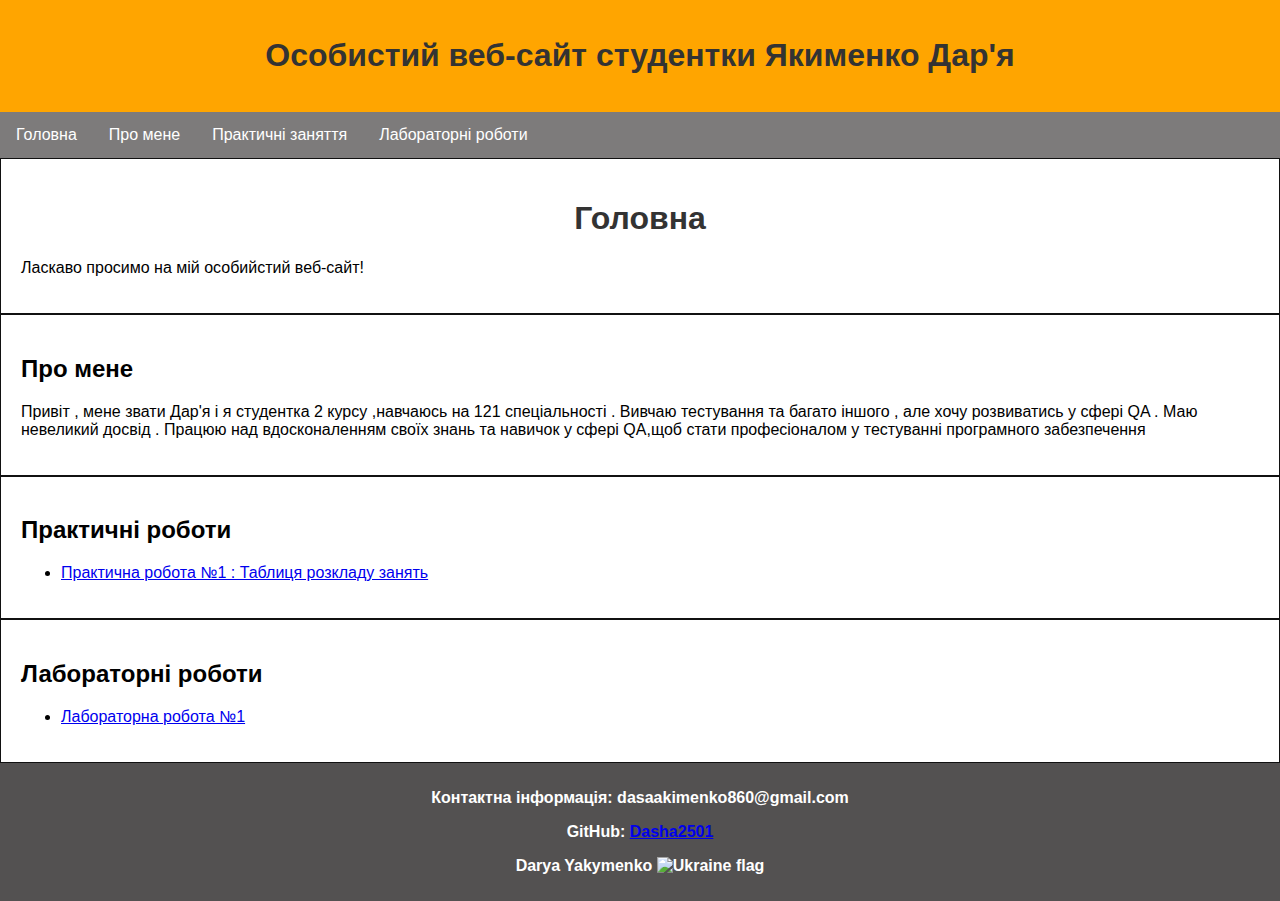
==== index.html @ 575e2780 "pz2" ====
<!DOCTYPE html>
<html lang="uk">
<head>
    <meta charset="UTF-8">
    <meta name="viewport" content="width=device-width, initial-scale=1.0">
    <title>Якименко Дар'я</title>
    <link rel="stylesheet" href="./style.css">
    <div class="wrraper">
      <header> <h1>Особистий веб-сайт  студентки Якименко Дар'я </h1></header>
      <nav>
<ul>
  <li>
    <a href="index.html">Головна</a>
  </li>
  <li> 
    <a href="#about">Про мене</a>
  </li>
  <li>
    <a href="#projects">Практичні заняття</a>
  </li>
  <li>
    <a href="#labs">Лабораторні роботи</a>
  </li>

</ul>
      </nav>
      <section id="home">
        <h1>Головна</h1>
        <p>Ласкаво просимо на мій особийстий веб-сайт!</p>
      </section>
      <section id="about">
        <h2>Про мене</h2>
        <p> Привіт , мене звати Дар'я і я студентка 2 курсу ,навчаюсь на 121 спеціальності . Вивчаю тестування та багато іншого , але хочу розвиватись у сфері QA . Маю невеликий досвід . Працюю над вдосконаленням  своїх знань та навичок у сфері QA,щоб стати професіоналом у тестуванні програмного забезпечення   </p>
      </section>
      <section id="projects">
        <h2>Практичні роботи</h2>
       <ul>
        <li>
          <a href="./timetable.html" target="_blank">Практична робота №1 : Таблиця розкладу занять</a>
        </li>
       </ul>
      </section>
      <section id="labs">
        <h2>Лабораторні роботи</h2>
       <ul>
        <li>
          <a href="https://github.com/Dasha2501/web">Лабораторна  робота №1 </a>
        </li>
       </ul>
      </section>
      <footer>
        <p>Контактна інформація: dasaakimenko860@gmail.com</p>
        <p>GitHub: <a href="https://github.com/Dasha2501" target="_blank">Dasha2501</a></p>
        <p>Darya Yakymenko <img src="https://upload.wikimedia.org/wikipedia/commons/4/49/Flag_of_Ukraine.svg" alt="Ukraine flag" width="20"></p>

    </footer>
    
    
    </div>
</head>
<body>
   

</body>
</html>
---- style.css ----
body{
  font-family: Arial, Helvetica, sans-serif;
  margin: 0;
  padding: 0;
  background-color: white;
}
header{
  background-color: orange;
  color:white;
  padding:1rem;
  text-align: center;
}
 nav ul{
background-color: rgba(83, 81, 81, 0.757);
list-style: none;
margin: 0;
padding:0;
overflow: hidden;
}
nav ul li {
  float: left;
}
nav ul li a{
  display: block;
  color: #fff;
  text-align: center;
  padding: 14px 16px;
  text-decoration: none;

  &:hover {
    background-color: #000;
  }
}

section {
  padding: 20px;
  border: 1px solid #111;
}

footer {
  background-color: rgb(83, 81, 81);
  color:white;
  text-align: center;
  padding: 10px;
  font-weight: bold;
}
.timetable {
  width: 80%;
  margin: 0 auto;
  background-color: #fff;
  border-radius: 8px;
  box-shadow: 0 0 10px rgba(0, 0, 0, 0.1);
  padding: 20px;
}
h1 {
  text-align: center;
  color: #333;
}
.table {
  width: 100%;
  border-collapse: collapse;
}
.table caption {
  font-size: 1.5em;
  margin-bottom: 10px;
  color: #444;
}
.table th, .table td {
  border: 1px solid #ddd;
  padding: 10px;
  text-align: center;
}
.table th {
  background-color: #f4f4f4;
  color: #333;
}
.table tr:nth-child(even) {
  background-color: #f9f9f9;
}

.table tr:hover {
  background-color: #f1f1f1;
}
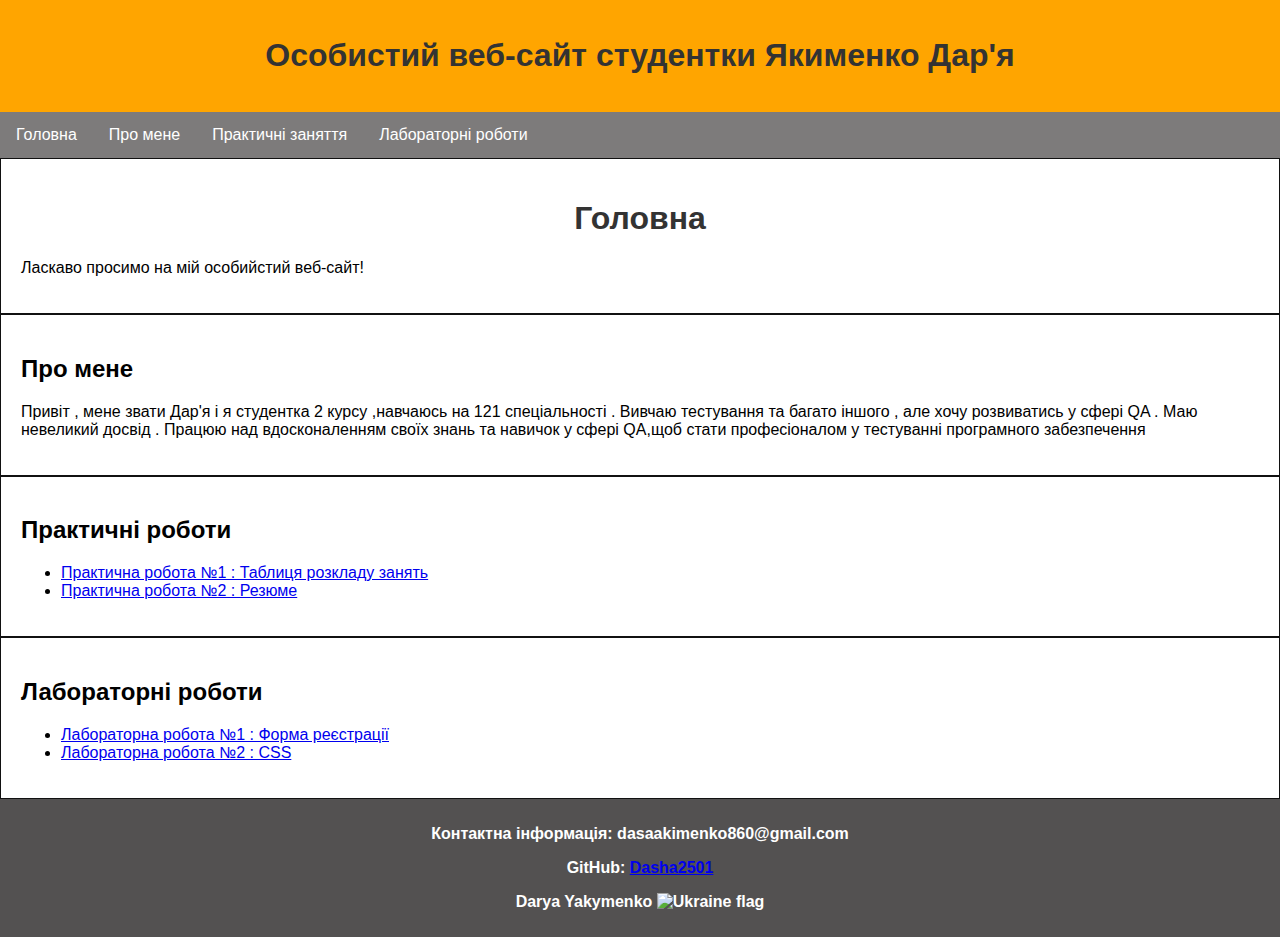
==== commit c040ec0b: "pz2" ====
--- a/index.html
+++ b/index.html
@@ -5,61 +5,62 @@
     <meta name="viewport" content="width=device-width, initial-scale=1.0">
     <title>Якименко Дар'я</title>
     <link rel="stylesheet" href="./style.css">
-    <div class="wrraper">
-      <header> <h1>Особистий веб-сайт  студентки Якименко Дар'я </h1></header>
-      <nav>
+</head>
+<body>
+  <div class="wrraper">
+    <header><h1>Особистий веб-сайт  студентки Якименко Дар'я </h1></header>
+    <nav>
 <ul>
-  <li>
-    <a href="index.html">Головна</a>
-  </li>
-  <li> 
-    <a href="#about">Про мене</a>
-  </li>
-  <li>
-    <a href="#projects">Практичні заняття</a>
-  </li>
-  <li>
-    <a href="#labs">Лабораторні роботи</a>
-  </li>
+<li>
+  <a href="index.html">Головна</a>
+</li>
+<li> 
+  <a href="#about">Про мене</a>
+</li>
+<li>
+  <a href="#projects">Практичні заняття</a>
+</li>
+<li>
+  <a href="#labs">Лабораторні роботи</a>
+</li>
 
 </ul>
-      </nav>
-      <section id="home">
-        <h1>Головна</h1>
-        <p>Ласкаво просимо на мій особийстий веб-сайт!</p>
-      </section>
-      <section id="about">
-        <h2>Про мене</h2>
-        <p> Привіт , мене звати Дар'я і я студентка 2 курсу ,навчаюсь на 121 спеціальності . Вивчаю тестування та багато іншого , але хочу розвиватись у сфері QA . Маю невеликий досвід . Працюю над вдосконаленням  своїх знань та навичок у сфері QA,щоб стати професіоналом у тестуванні програмного забезпечення   </p>
-      </section>
-      <section id="projects">
-        <h2>Практичні роботи</h2>
-       <ul>
-        <li>
-          <a href="./timetable.html" target="_blank">Практична робота №1 : Таблиця розкладу занять</a>
-        </li>
-       </ul>
-      </section>
-      <section id="labs">
-        <h2>Лабораторні роботи</h2>
-       <ul>
-        <li>
-          <a href="https://github.com/Dasha2501/web">Лабораторна  робота №1 </a>
-        </li>
-       </ul>
-      </section>
-      <footer>
-        <p>Контактна інформація: dasaakimenko860@gmail.com</p>
-        <p>GitHub: <a href="https://github.com/Dasha2501" target="_blank">Dasha2501</a></p>
-        <p>Darya Yakymenko <img src="https://upload.wikimedia.org/wikipedia/commons/4/49/Flag_of_Ukraine.svg" alt="Ukraine flag" width="20"></p>
-
-    </footer>
-    
-    
-    </div>
-</head>
-<body>
-   
-
+    </nav>
+    <section id="home">
+      <h1>Головна</h1>
+      <p>Ласкаво просимо на мій особийстий веб-сайт!</p>
+    </section>
+    <section id="about">
+      <h2>Про мене</h2>
+      <p> Привіт , мене звати Дар'я і я студентка 2 курсу ,навчаюсь на 121 спеціальності . Вивчаю тестування та багато іншого , але хочу розвиватись у сфері QA . Маю невеликий досвід . Працюю над вдосконаленням  своїх знань та навичок у сфері QA,щоб стати професіоналом у тестуванні програмного забезпечення   </p>
+    </section>
+    <section id="projects">
+      <h2>Практичні роботи</h2>
+     <ul>
+      <li>
+        <a href="./timetable.html" target="_blank">Практична робота №1 : Таблиця розкладу занять</a>
+      </li>
+      <li>
+        <a href="./index.html" target="_blank">Практична робота №2 : Резюме</a>
+      </li>
+     </ul>
+    </section>
+    <section id="labs">
+      <h2>Лабораторні роботи</h2>
+     <ul>
+      <li>
+        <a href="https://github.com/Dasha2501/web/tree/main/lab1%20web" target="_blank">Лабораторна  робота №1 : Форма реєстрації</a>
+      </li>
+      <li>
+        <a href="https://github.com/Dasha2501/web/tree/main/lab1%20web" target="_blank">Лабораторна  робота №2 : CSS</a>
+      </li>
+     </ul>
+    </section>
+    <footer>
+      <p>Контактна інформація: dasaakimenko860@gmail.com</p>
+      <p>GitHub: <a href="https://github.com/Dasha2501" target="_blank">Dasha2501</a></p>
+      <p>Darya Yakymenko <img src="https://upload.wikimedia.org/wikipedia/commons/4/49/Flag_of_Ukraine.svg" alt="Ukraine flag" width="20"></p>
+  </footer>
+  </div>
 </body>
 </html>
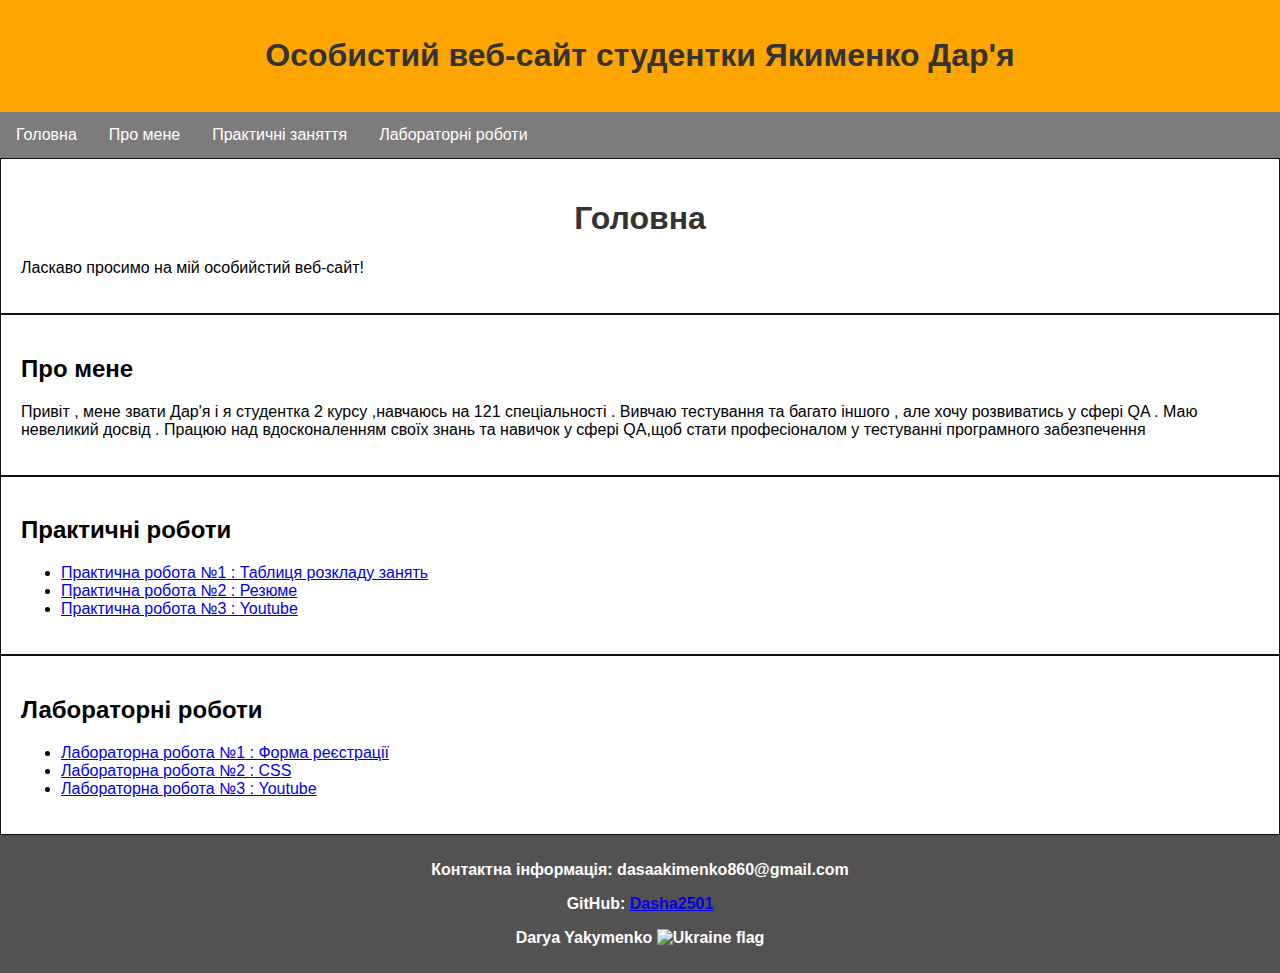
==== commit cab7fb74: "changed links" ====
--- a/index.html
+++ b/index.html
@@ -38,10 +38,13 @@
       <h2>Практичні роботи</h2>
      <ul>
       <li>
-        <a href="./timetable.html" target="_blank">Практична робота №1 : Таблиця розкладу занять</a>
+        <a href="https://dasha2501.github.io/web/timetable.html" target="_blank">Практична робота №1 : Таблиця розкладу занять</a>
       </li>
       <li>
-        <a href="./index.html" target="_blank">Практична робота №2 : Резюме</a>
+        <a href="https://dasha2501.github.io/web/index.html" target="_blank">Практична робота №2 : Резюме</a>
+      </li>
+      <li>
+        <a href="https://dasha2501.github.io/web/Web%20%D0%BF%D1%80%D0%B0%D0%BA%D1%82%D0%B8%D0%BA%D0%B0%203/index.html" target="_blank">Практична робота №3 : Youtube</a>
       </li>
      </ul>
     </section>
@@ -49,10 +52,13 @@
       <h2>Лабораторні роботи</h2>
      <ul>
       <li>
-        <a href="https://github.com/Dasha2501/web/tree/main/lab1%20web" target="_blank">Лабораторна  робота №1 : Форма реєстрації</a>
+        <a href="https://dasha2501.github.io/web/lab1%20web/index.html" target="_blank">Лабораторна  робота №1 : Форма реєстрації</a>
       </li>
       <li>
-        <a href="https://github.com/Dasha2501/web/tree/main/lab1%20web" target="_blank">Лабораторна  робота №2 : CSS</a>
+        <a href="https://dasha2501.github.io/web/lab%202%20web/lab2.html" target="_blank">Лабораторна  робота №2 : CSS</a>
+      </li>
+      <li>
+        <a href="https://dasha2501.github.io/web/Web%20%D0%BF%D1%80%D0%B0%D0%BA%D1%82%D0%B8%D0%BA%D0%B0%203/index.html" target="_blank">Лабораторна  робота №3 : Youtube</a>
       </li>
      </ul>
     </section>
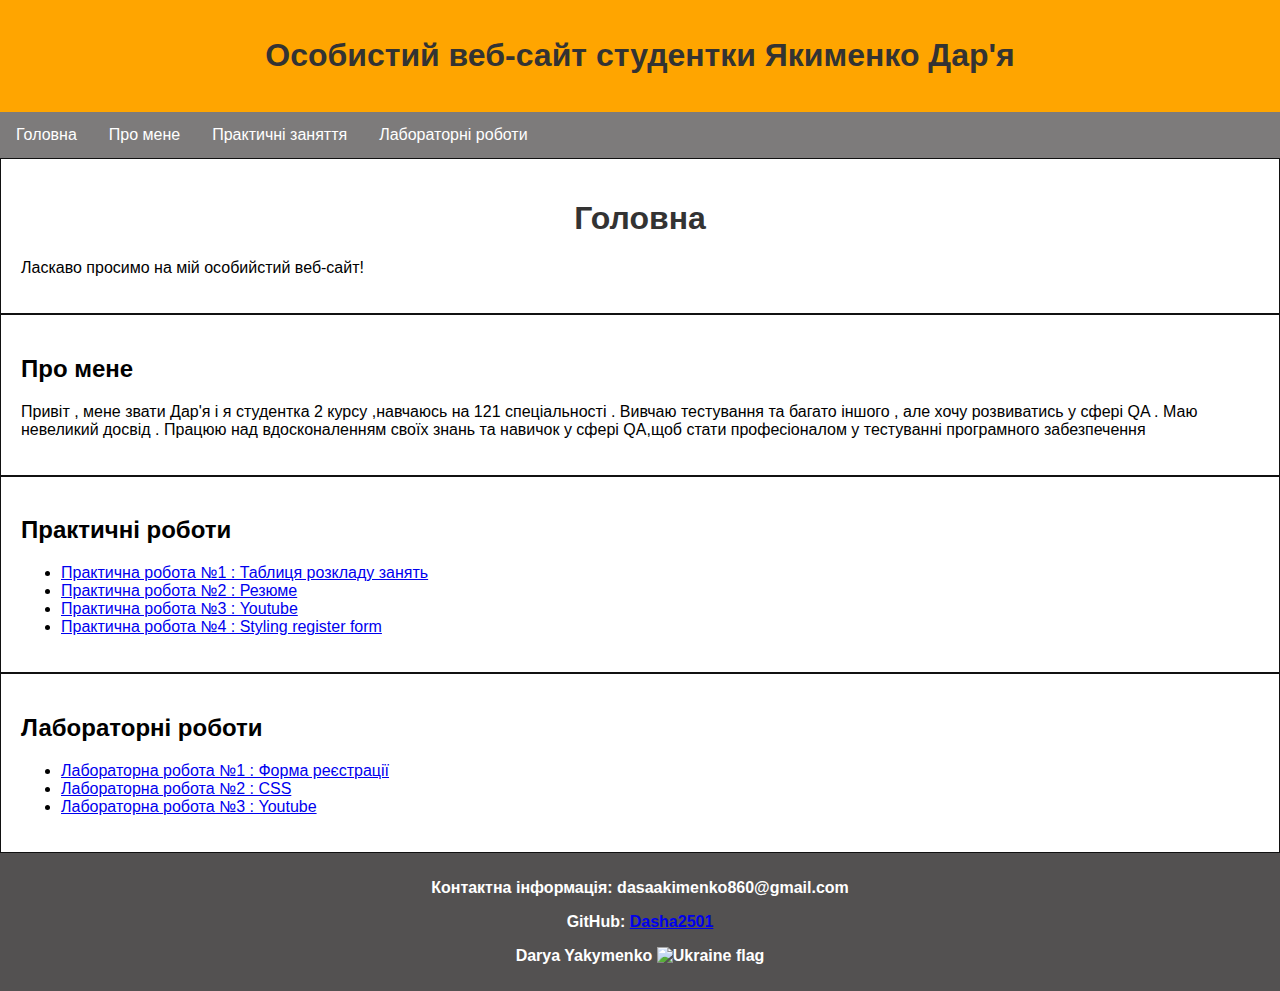
==== commit 2d60fd99: "Add files via upload" ====
--- a/index.html
+++ b/index.html
@@ -44,7 +44,10 @@
         <a href="https://dasha2501.github.io/web/index.html" target="_blank">Практична робота №2 : Резюме</a>
       </li>
       <li>
-        <a href="https://dasha2501.github.io/web/Web%20%D0%BF%D1%80%D0%B0%D0%BA%D1%82%D0%B8%D0%BA%D0%B0%203/index.html" target="_blank">Практична робота №3 : Youtube</a>
+        <a href="./Web%20практика%203/index.html" target="_blank">Практична робота №3 : Youtube</a>
+      </li>
+      <li>
+        <a href="./pz4/index.html" target="_blank">Практична робота №4 : Styling register form</a>
       </li>
      </ul>
     </section>
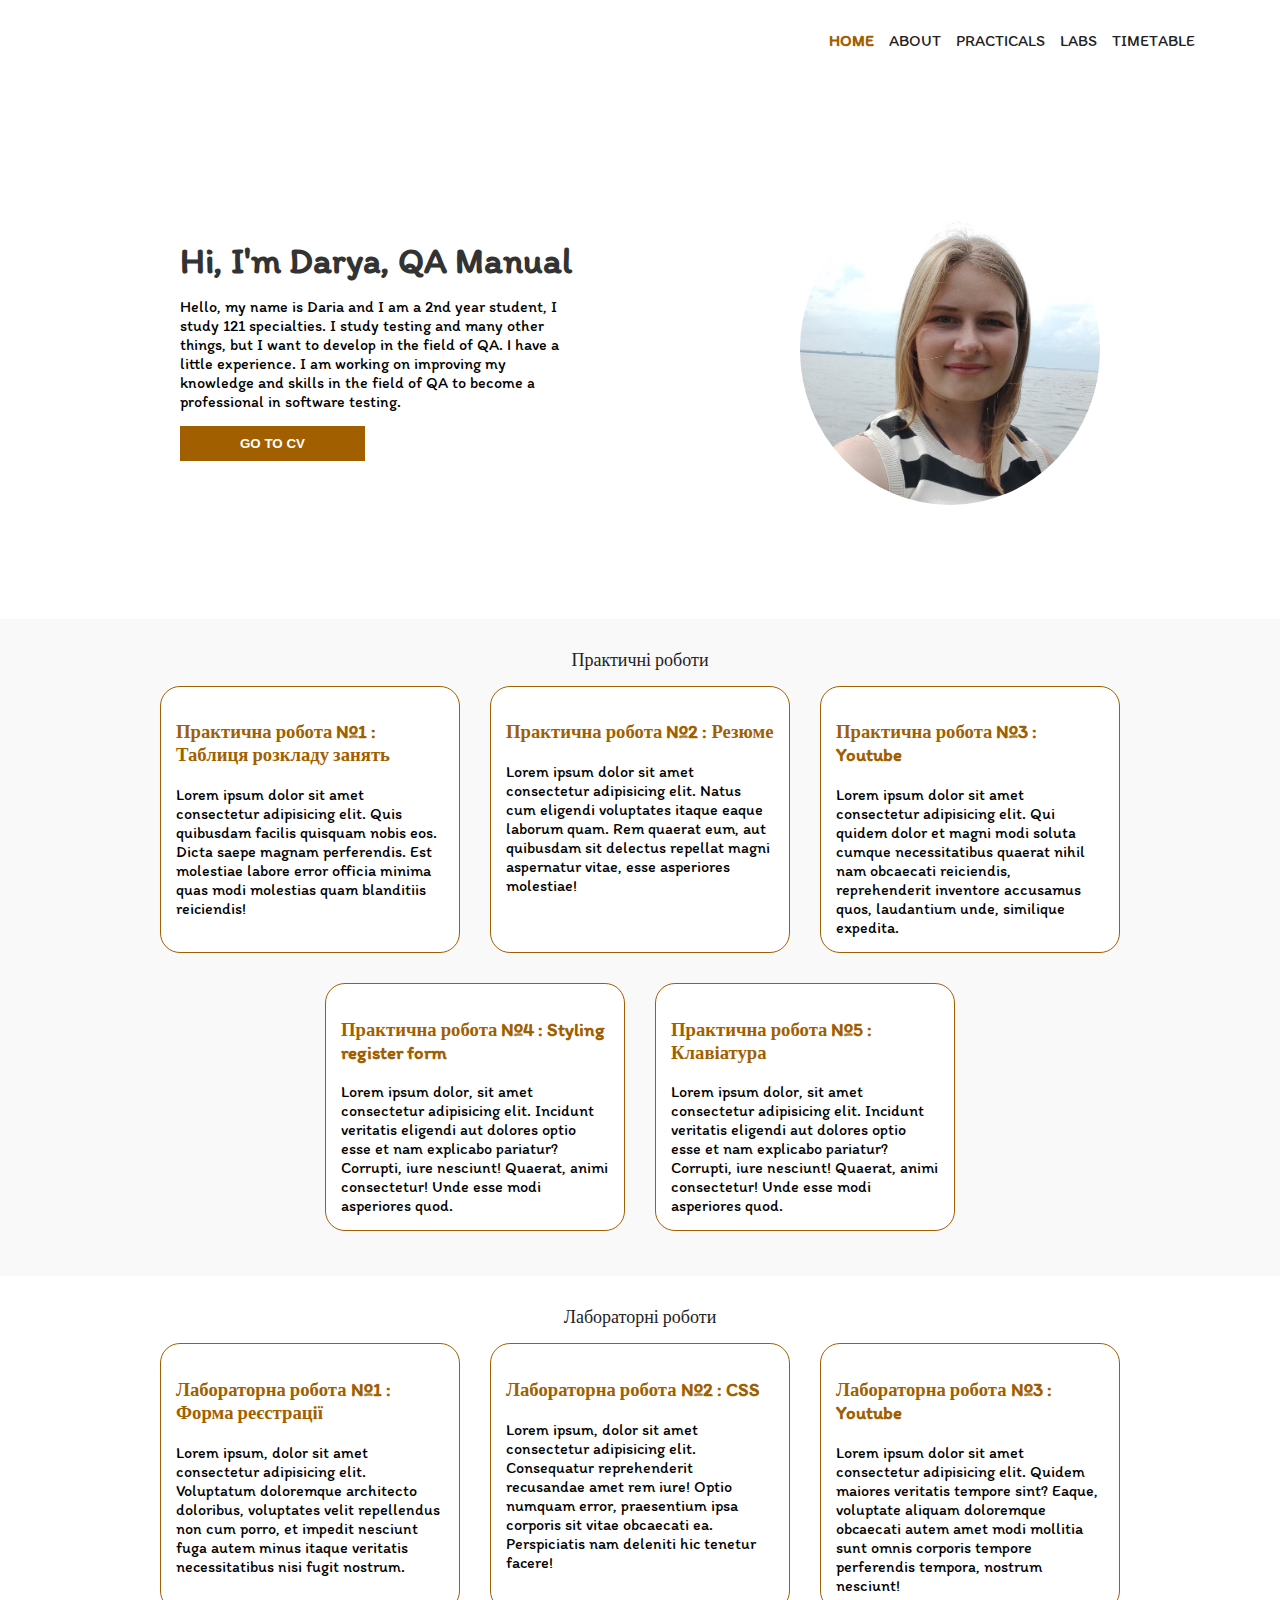
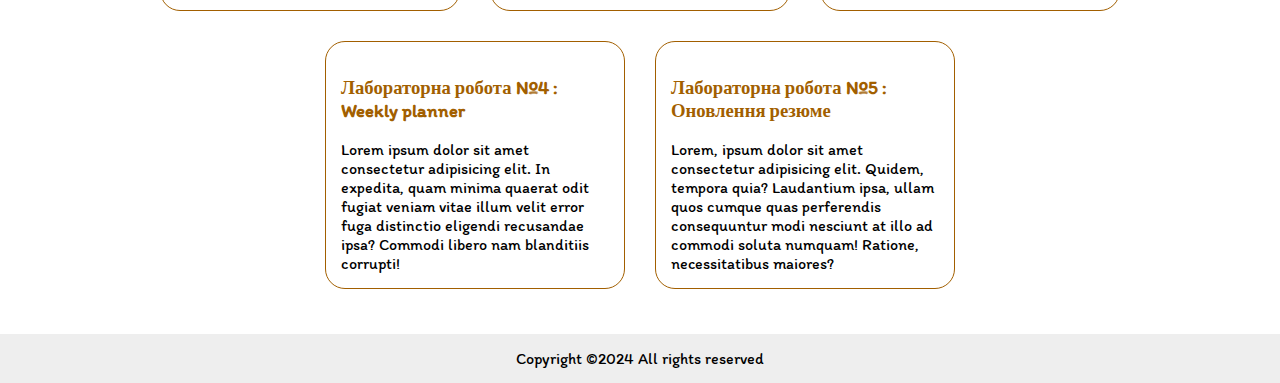
==== commit 0d393871: "lab5" ====
--- a/index.html
+++ b/index.html
@@ -1,75 +1,237 @@
 <!DOCTYPE html>
-<html lang="uk">
-<head>
-    <meta charset="UTF-8">
-    <meta name="viewport" content="width=device-width, initial-scale=1.0">
-    <title>Якименко Дар'я</title>
-    <link rel="stylesheet" href="./style.css">
-</head>
-<body>
-  <div class="wrraper">
-    <header><h1>Особистий веб-сайт  студентки Якименко Дар'я </h1></header>
-    <nav>
-<ul>
-<li>
-  <a href="index.html">Головна</a>
-</li>
-<li> 
-  <a href="#about">Про мене</a>
-</li>
-<li>
-  <a href="#projects">Практичні заняття</a>
-</li>
-<li>
-  <a href="#labs">Лабораторні роботи</a>
-</li>
-
-</ul>
-    </nav>
-    <section id="home">
-      <h1>Головна</h1>
-      <p>Ласкаво просимо на мій особийстий веб-сайт!</p>
-    </section>
-    <section id="about">
-      <h2>Про мене</h2>
-      <p> Привіт , мене звати Дар'я і я студентка 2 курсу ,навчаюсь на 121 спеціальності . Вивчаю тестування та багато іншого , але хочу розвиватись у сфері QA . Маю невеликий досвід . Працюю над вдосконаленням  своїх знань та навичок у сфері QA,щоб стати професіоналом у тестуванні програмного забезпечення   </p>
-    </section>
-    <section id="projects">
-      <h2>Практичні роботи</h2>
-     <ul>
-      <li>
-        <a href="https://dasha2501.github.io/web/timetable.html" target="_blank">Практична робота №1 : Таблиця розкладу занять</a>
-      </li>
-      <li>
-        <a href="https://dasha2501.github.io/web/index.html" target="_blank">Практична робота №2 : Резюме</a>
-      </li>
-      <li>
-        <a href="./Web%20практика%203/index.html" target="_blank">Практична робота №3 : Youtube</a>
-      </li>
-      <li>
-        <a href="./pz4/index.html" target="_blank">Практична робота №4 : Styling register form</a>
-      </li>
-     </ul>
-    </section>
-    <section id="labs">
-      <h2>Лабораторні роботи</h2>
-     <ul>
-      <li>
-        <a href="https://dasha2501.github.io/web/lab1%20web/index.html" target="_blank">Лабораторна  робота №1 : Форма реєстрації</a>
-      </li>
-      <li>
-        <a href="https://dasha2501.github.io/web/lab%202%20web/lab2.html" target="_blank">Лабораторна  робота №2 : CSS</a>
-      </li>
-      <li>
-        <a href="https://dasha2501.github.io/web/Web%20%D0%BF%D1%80%D0%B0%D0%BA%D1%82%D0%B8%D0%BA%D0%B0%203/index.html" target="_blank">Лабораторна  робота №3 : Youtube</a>
-      </li>
-     </ul>
-    </section>
-    <footer>
-      <p>Контактна інформація: dasaakimenko860@gmail.com</p>
-      <p>GitHub: <a href="https://github.com/Dasha2501" target="_blank">Dasha2501</a></p>
-      <p>Darya Yakymenko <img src="https://upload.wikimedia.org/wikipedia/commons/4/49/Flag_of_Ukraine.svg" alt="Ukraine flag" width="20"></p>
-  </footer>
-  </div>
-</body>
+<html lang="en">
+	<head>
+		<meta charset="UTF-8" />
+		<meta name="viewport" content="width=device-width, initial-scale=1.0" />
+		<title>Darya Yakymenko - Junior QA Manual</title>
+		<link rel="stylesheet" href="./assets/styles/style.css" />
+
+		<link rel="preconnect" href="https://fonts.googleapis.com" />
+		<link rel="preconnect" href="https://fonts.gstatic.com" crossorigin />
+		<link
+			href="https://fonts.googleapis.com/css2?family=Itim&display=swap"
+			rel="stylesheet"
+		/>
+
+		<script src="./assets/js/script.js" defer></script>
+	</head>
+	<body>
+		<div id="mainBody">
+			<header class="header">
+				<div class="wrapper">
+					<nav class="nav" role="navigation">
+						<ul>
+							<li>
+								<a href="./index.html" class="navLink active">Home</a>
+							</li>
+							<li>
+								<a href="#about" class="navLink">About</a>
+							</li>
+							<li>
+								<a href="#pzs">Practicals</a>
+							</li>
+							<li>
+								<a href="#labs">Labs</a>
+							</li>
+							<li>
+								<a href="./timetable.html">Timetable</a>
+							</li>
+						</ul>
+					</nav>
+
+					<button type="button" class="burgerNav">
+						<span class="burgerLine"></span>
+					</button>
+				</div>
+			</header>
+
+			<main class="main">
+				<section class="about" id="about">
+					<div class="wrapper">
+						<div class="aboutBody">
+							<div class="aboutInfo">
+								<h1>Hi, I'm Darya, QA Manual</h1>
+								<p>
+									Hello, my name is Daria and I am a 2nd year student, I study
+									121 specialties. I study testing and many other things, but I
+									want to develop in the field of QA. I have a little
+									experience. I am working on improving my knowledge and skills
+									in the field of QA to become a professional in software
+									testing.
+								</p>
+								<a
+									href="https://cozy-chebakia-2835b8.netlify.app/"
+									target="_blank"
+								>
+									<button type="button">Go to CV</button>
+								</a>
+							</div>
+
+							<img
+								src="./assets/images/photo.jpg"
+								alt="User photo"
+								class="aboutImage"
+							/>
+						</div>
+					</div>
+				</section>
+
+				<section class="pzs" id="pzs">
+					<div class="wrapper">
+						<h2>Практичні роботи</h2>
+
+						<div class="pzsBody">
+							<div class="pz">
+								<h3>
+									<a href="./timetable.html" target="_blank"
+										>Практична робота №1 : Таблиця розкладу занять</a
+									>
+								</h3>
+								<p>
+									Lorem ipsum dolor sit amet consectetur adipisicing elit. Quis
+									quibusdam facilis quisquam nobis eos. Dicta saepe magnam
+									perferendis. Est molestiae labore error officia minima quas
+									modi molestias quam blanditiis reiciendis!
+								</p>
+							</div>
+							<div class="pz">
+								<h3>
+									<a href="./Web%20практика%202/index.html" target="_blank"
+										>Практична робота №2 : Резюме</a
+									>
+								</h3>
+								<p>
+									Lorem ipsum dolor sit amet consectetur adipisicing elit. Natus
+									cum eligendi voluptates itaque eaque laborum quam. Rem quaerat
+									eum, aut quibusdam sit delectus repellat magni aspernatur
+									vitae, esse asperiores molestiae!
+								</p>
+							</div>
+							<div class="pz">
+								<h3>
+									<a href="./Web%20практика%203/index.html" target="_blank"
+										>Практична робота №3 : Youtube</a
+									>
+								</h3>
+								<p>
+									Lorem ipsum dolor sit amet consectetur adipisicing elit. Qui
+									quidem dolor et magni modi soluta cumque necessitatibus
+									quaerat nihil nam obcaecati reiciendis, reprehenderit
+									inventore accusamus quos, laudantium unde, similique expedita.
+								</p>
+							</div>
+							<div class="pz">
+								<h3>
+									<a href="./pz4/index.html" target="_blank"
+										>Практична робота №4 : Styling register form</a
+									>
+								</h3>
+								<p>
+									Lorem ipsum dolor, sit amet consectetur adipisicing elit.
+									Incidunt veritatis eligendi aut dolores optio esse et nam
+									explicabo pariatur? Corrupti, iure nesciunt! Quaerat, animi
+									consectetur! Unde esse modi asperiores quod.
+								</p>
+							</div>
+							<div class="pz">
+								<h3>
+									<a href="./pz5/index.html" target="_blank"
+										>Практична робота №5 : Клавіатура</a
+									>
+								</h3>
+								<p>
+									Lorem ipsum dolor, sit amet consectetur adipisicing elit.
+									Incidunt veritatis eligendi aut dolores optio esse et nam
+									explicabo pariatur? Corrupti, iure nesciunt! Quaerat, animi
+									consectetur! Unde esse modi asperiores quod.
+								</p>
+							</div>
+						</div>
+					</div>
+				</section>
+
+				<section class="labs" id="labs">
+					<div class="wrapper">
+						<h2>Лабораторні роботи</h2>
+
+						<div class="labsBody">
+							<div class="lab">
+								<h3>
+									<a href="./lab1%20web/index.html"
+										>Лабораторна робота №1 : Форма реєстрації</a
+									>
+								</h3>
+								<p>
+									Lorem ipsum, dolor sit amet consectetur adipisicing elit.
+									Voluptatum doloremque architecto doloribus, voluptates velit
+									repellendus non cum porro, et impedit nesciunt fuga autem
+									minus itaque veritatis necessitatibus nisi fugit nostrum.
+								</p>
+							</div>
+							<div class="lab">
+								<h3>
+									<a href="./lab%202%20web/lab2.html"
+										>Лабораторна робота №2 : CSS</a
+									>
+								</h3>
+								<p>
+									Lorem ipsum, dolor sit amet consectetur adipisicing elit.
+									Consequatur reprehenderit recusandae amet rem iure! Optio
+									numquam error, praesentium ipsa corporis sit vitae obcaecati
+									ea. Perspiciatis nam deleniti hic tenetur facere!
+								</p>
+							</div>
+							<div class="lab">
+								<h3>
+									<a href="./Web%20практика%203/index.html"
+										>Лабораторна робота №3 : Youtube</a
+									>
+								</h3>
+								<p>
+									Lorem ipsum dolor sit amet consectetur adipisicing elit.
+									Quidem maiores veritatis tempore sint? Eaque, voluptate
+									aliquam doloremque obcaecati autem amet modi mollitia sunt
+									omnis corporis tempore perferendis tempora, nostrum nesciunt!
+								</p>
+							</div>
+							<div class="lab">
+								<h3>
+									<a href="./lab4.web/index.html"
+										>Лабораторна робота №4 : Weekly planner</a
+									>
+								</h3>
+								<p>
+									Lorem ipsum dolor sit amet consectetur adipisicing elit. In
+									expedita, quam minima quaerat odit fugiat veniam vitae illum
+									velit error fuga distinctio eligendi recusandae ipsa? Commodi
+									libero nam blanditiis corrupti!
+								</p>
+							</div>
+							<div class="lab">
+								<h3>
+									<a href="./lab5/index.html"
+										>Лабораторна робота №5 : Оновлення резюме</a
+									>
+								</h3>
+								<p>
+									Lorem, ipsum dolor sit amet consectetur adipisicing elit.
+									Quidem, tempora quia? Laudantium ipsa, ullam quos cumque quas
+									perferendis consequuntur modi nesciunt at illo ad commodi
+									soluta numquam! Ratione, necessitatibus maiores?
+								</p>
+							</div>
+						</div>
+					</div>
+				</section>
+			</main>
+
+			<footer class="footer">
+				<div class="wrapper">
+					<div class="footerBody">
+						<p>Copyright &copy;2024 All rights reserved</p>
+					</div>
+				</div>
+			</footer>
+		</div>
+	</body>
 </html>
--- a/assets/styles/style.css
+++ b/assets/styles/style.css
@@ -0,0 +1,339 @@
+*,
+*::before,
+*::after {
+	box-sizing: border-box;
+}
+
+#mainBody {
+	display: flex;
+	flex-direction: column;
+	min-height: 100vh;
+	overflow: hidden;
+}
+
+body {
+	font-family: 'Itim', cursive;
+}
+
+body,
+h1,
+p,
+h2 {
+	margin: 0;
+	padding: 0;
+}
+
+li {
+	list-style: none;
+}
+
+a {
+	text-decoration: none;
+}
+
+.wrapper {
+	max-width: 1170px;
+	margin: 0 auto;
+	padding: 0 15px;
+}
+
+.header {
+	background-color: #fff;
+
+	.nav {
+		position: fixed;
+		top: 0;
+		left: 0;
+		right: 0;
+
+		z-index: 2;
+
+		ul {
+			display: flex;
+			flex-direction: column;
+			align-items: center;
+			background-color: #fff;
+			padding: 10px 15px;
+			transition: transform 1s ease;
+			transform: translateY(-200%);
+
+			&.visible {
+				transform: none;
+			}
+
+			li {
+				padding: 5px 0;
+				cursor: pointer;
+
+				a {
+					color: #222;
+					text-transform: uppercase;
+					transition: color 0.5s ease-in-out;
+
+					&.active {
+						color: #a25f00;
+						font-weight: 700;
+					}
+
+					&:hover {
+						color: #a25f00;
+					}
+				}
+			}
+		}
+	}
+
+	.burgerNav {
+		position: absolute;
+		right: 15px;
+		top: 15px;
+		display: block;
+		z-index: 9;
+
+		width: 30px;
+		height: 20px;
+
+		padding: 0;
+		border: none;
+		background: transparent;
+
+		cursor: pointer;
+
+		&::before,
+		&::after {
+			content: '';
+			position: absolute;
+			right: 0;
+
+			width: 100%;
+			height: 2px;
+
+			background: #222;
+			transition: transform 0.5s ease-in;
+		}
+
+		&::before {
+			top: 0;
+		}
+
+		&::after {
+			bottom: 0;
+		}
+
+		.burgerLine {
+			width: 100%;
+			height: 2px;
+
+			position: absolute;
+			right: 0;
+			top: 50%;
+
+			background: #222;
+			transform: translateY(-50%);
+			opacity: 1;
+			transition: opacity 1s ease;
+		}
+	}
+
+	.open {
+		.burgerLine {
+			opacity: 0;
+		}
+
+		&::before {
+			top: 10px;
+			transform: rotate(45deg);
+		}
+
+		&::after {
+			top: 10px;
+			transform: rotate(-45deg);
+		}
+	}
+}
+
+.about {
+	background-color: #fff;
+
+	.aboutBody {
+		display: flex;
+		flex-direction: column-reverse;
+		flex-wrap: wrap;
+		justify-content: space-around;
+		gap: 30px;
+		align-items: center;
+		padding: 10% 15px;
+
+		.aboutInfo {
+			max-width: 400px;
+			display: flex;
+			flex-direction: column;
+			text-align: center;
+			align-items: center;
+			gap: 15px;
+
+			h1 {
+				font-size: 36px;
+			}
+
+			a {
+				font-weight: 700;
+				transition: color 0.5s ease-in-out;
+
+				button {
+					text-transform: uppercase;
+					color: #fff;
+					font-weight: 700;
+					cursor: pointer;
+					transition: all 0.5s ease-in-out;
+					padding: 10px 60px;
+					border: none;
+					background-color: #a25f00;
+
+					&:hover {
+						box-shadow: 0 0 10px #222;
+					}
+				}
+			}
+		}
+
+		.aboutImage {
+			max-width: 300px;
+			border-radius: 50%;
+		}
+	}
+}
+
+.pzs,
+.labs {
+	padding: 30px 0;
+	background-color: #f9f9f9;
+
+	h2 {
+		font-size: 18px;
+		color: #222;
+		font-weight: 400;
+		text-align: center;
+	}
+
+	.pzsBody,
+	.labsBody {
+		display: flex;
+		flex-wrap: wrap;
+		justify-content: center;
+		gap: 30px;
+		margin: 15px 0;
+
+		.pz,
+		.lab {
+			max-width: 300px;
+			background-color: #fff;
+			padding: 15px;
+			border-radius: 20px;
+			border: 1px solid #a25f00;
+			transition: transform 0.5s ease-in-out;
+
+			&:hover {
+				cursor: pointer;
+				transform: scale(0.9);
+			}
+
+			h3 a {
+				color: #a25f00;
+			}
+		}
+	}
+}
+
+.labs {
+	background-color: #fff;
+}
+
+.footer {
+	background-color: #eee;
+
+	.footerBody {
+		display: flex;
+		flex-wrap: wrap;
+		justify-content: center;
+		gap: 15px;
+		align-items: center;
+		padding: 15px 0;
+
+		h3 {
+			font-size: 14px;
+		}
+	}
+}
+
+.timetable {
+	width: 80%;
+	margin: 0 auto;
+	background-color: #fff;
+	border-radius: 8px;
+	box-shadow: 0 0 10px rgba(0, 0, 0, 0.1);
+	padding: 20px;
+}
+h1 {
+	text-align: center;
+	color: #333;
+}
+.table {
+	width: 100%;
+	border-collapse: collapse;
+}
+.table caption {
+	font-size: 1.5em;
+	margin-bottom: 10px;
+	color: #444;
+}
+.table th,
+.table td {
+	border: 1px solid #ddd;
+	padding: 10px;
+	text-align: center;
+}
+.table th {
+	background-color: #f4f4f4;
+	color: #333;
+}
+.table tr:nth-child(even) {
+	background-color: #f9f9f9;
+}
+
+.table tr:hover {
+	background-color: #f1f1f1;
+}
+
+@media screen and (min-width: 1024px) {
+	.header {
+		.nav {
+			position: static;
+
+			ul {
+				flex-direction: row;
+				transform: none;
+				justify-content: flex-end;
+
+				li:not(:first-child) {
+					margin: 0 0 0 15px;
+				}
+			}
+		}
+
+		.burgerNav {
+			display: none;
+		}
+	}
+
+	.about {
+		.aboutBody {
+			flex-direction: row;
+
+			.aboutInfo {
+				text-align: start;
+				align-items: flex-start;
+			}
+		}
+	}
+}
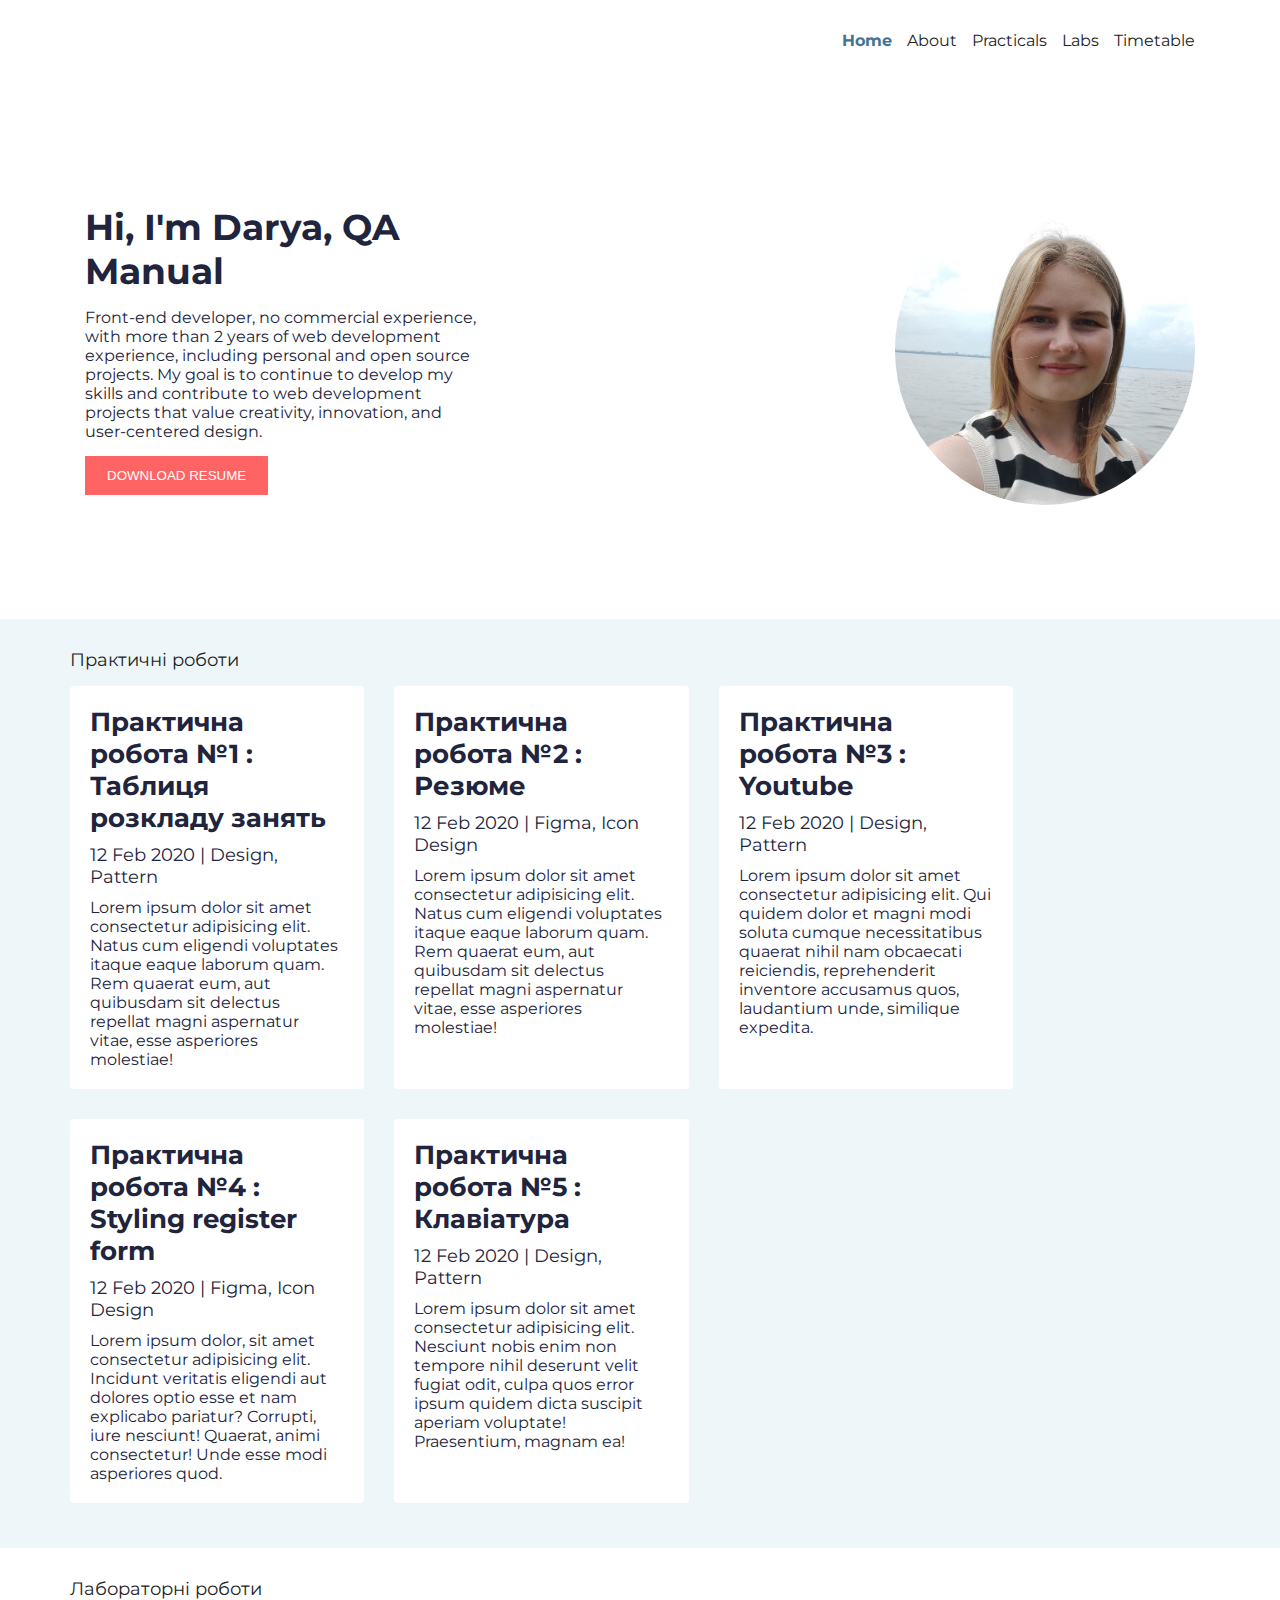
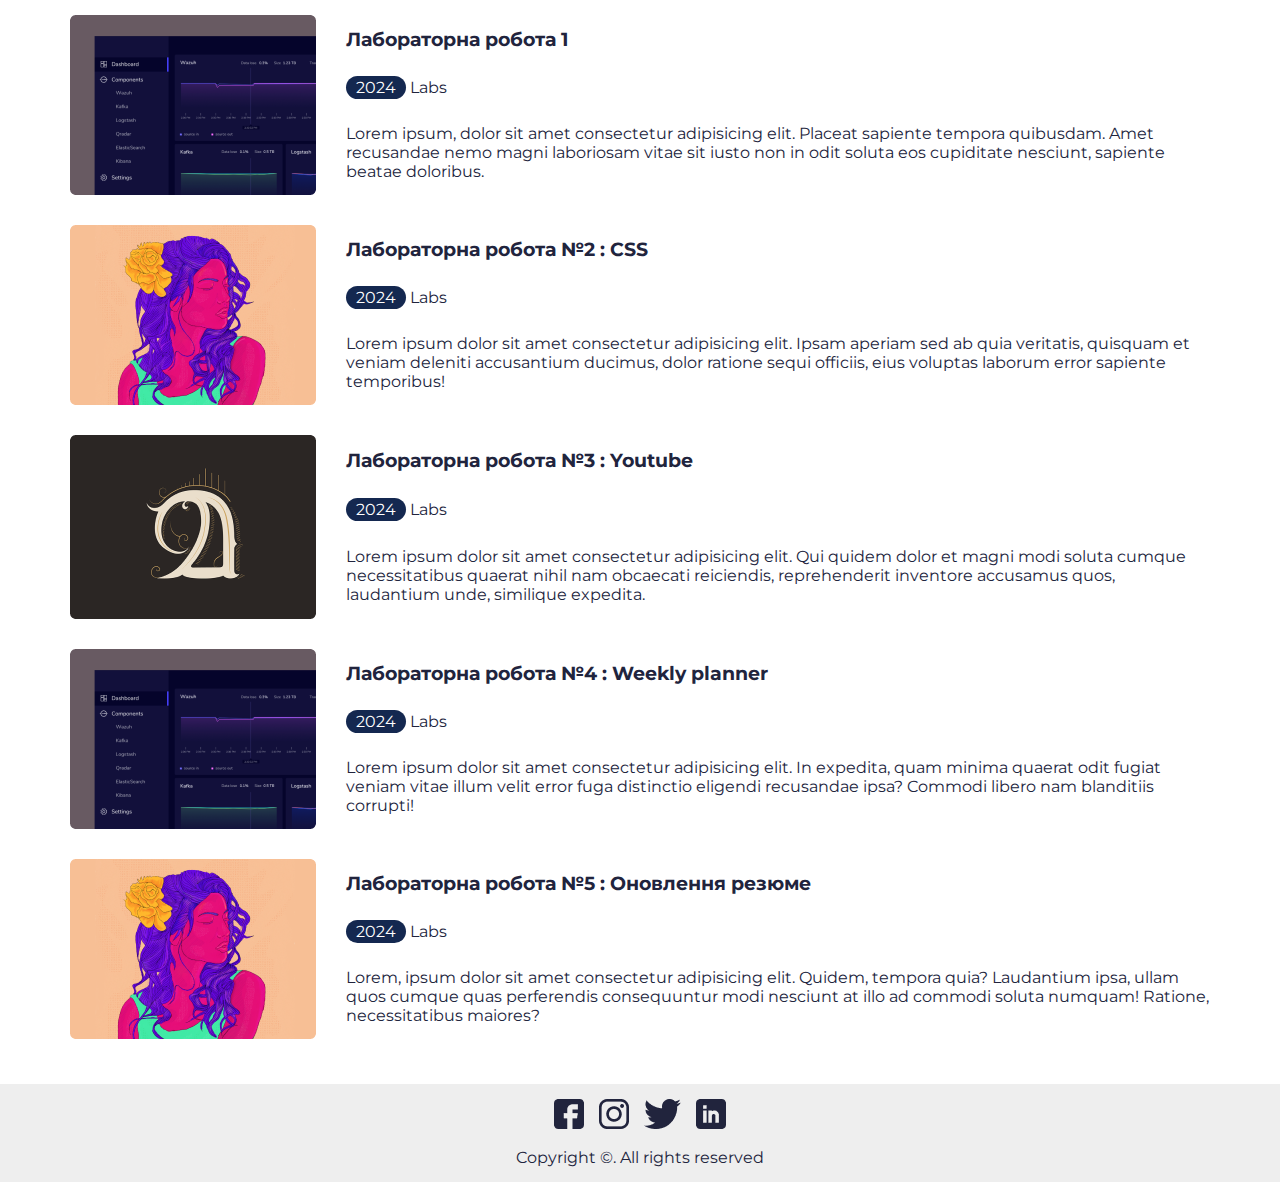
==== commit 5d50388f: "update lab5" ====
--- a/index.html
+++ b/index.html
@@ -1,237 +1,273 @@
 <!DOCTYPE html>
 <html lang="en">
-	<head>
-		<meta charset="UTF-8" />
-		<meta name="viewport" content="width=device-width, initial-scale=1.0" />
-		<title>Darya Yakymenko - Junior QA Manual</title>
-		<link rel="stylesheet" href="./assets/styles/style.css" />
-
-		<link rel="preconnect" href="https://fonts.googleapis.com" />
-		<link rel="preconnect" href="https://fonts.gstatic.com" crossorigin />
-		<link
-			href="https://fonts.googleapis.com/css2?family=Itim&display=swap"
-			rel="stylesheet"
-		/>
-
-		<script src="./assets/js/script.js" defer></script>
-	</head>
-	<body>
-		<div id="mainBody">
-			<header class="header">
-				<div class="wrapper">
-					<nav class="nav" role="navigation">
-						<ul>
-							<li>
-								<a href="./index.html" class="navLink active">Home</a>
-							</li>
-							<li>
-								<a href="#about" class="navLink">About</a>
-							</li>
-							<li>
-								<a href="#pzs">Practicals</a>
-							</li>
-							<li>
-								<a href="#labs">Labs</a>
-							</li>
-							<li>
-								<a href="./timetable.html">Timetable</a>
-							</li>
-						</ul>
-					</nav>
-
-					<button type="button" class="burgerNav">
-						<span class="burgerLine"></span>
-					</button>
-				</div>
-			</header>
-
-			<main class="main">
-				<section class="about" id="about">
-					<div class="wrapper">
-						<div class="aboutBody">
-							<div class="aboutInfo">
-								<h1>Hi, I'm Darya, QA Manual</h1>
-								<p>
-									Hello, my name is Daria and I am a 2nd year student, I study
-									121 specialties. I study testing and many other things, but I
-									want to develop in the field of QA. I have a little
-									experience. I am working on improving my knowledge and skills
-									in the field of QA to become a professional in software
-									testing.
-								</p>
-								<a
-									href="https://cozy-chebakia-2835b8.netlify.app/"
-									target="_blank"
-								>
-									<button type="button">Go to CV</button>
-								</a>
-							</div>
-
-							<img
-								src="./assets/images/photo.jpg"
-								alt="User photo"
-								class="aboutImage"
-							/>
-						</div>
-					</div>
-				</section>
-
-				<section class="pzs" id="pzs">
-					<div class="wrapper">
-						<h2>Практичні роботи</h2>
-
-						<div class="pzsBody">
-							<div class="pz">
-								<h3>
-									<a href="./timetable.html" target="_blank"
-										>Практична робота №1 : Таблиця розкладу занять</a
-									>
-								</h3>
-								<p>
-									Lorem ipsum dolor sit amet consectetur adipisicing elit. Quis
-									quibusdam facilis quisquam nobis eos. Dicta saepe magnam
-									perferendis. Est molestiae labore error officia minima quas
-									modi molestias quam blanditiis reiciendis!
-								</p>
-							</div>
-							<div class="pz">
-								<h3>
-									<a href="./Web%20практика%202/index.html" target="_blank"
-										>Практична робота №2 : Резюме</a
-									>
-								</h3>
-								<p>
-									Lorem ipsum dolor sit amet consectetur adipisicing elit. Natus
-									cum eligendi voluptates itaque eaque laborum quam. Rem quaerat
-									eum, aut quibusdam sit delectus repellat magni aspernatur
-									vitae, esse asperiores molestiae!
-								</p>
-							</div>
-							<div class="pz">
-								<h3>
-									<a href="./Web%20практика%203/index.html" target="_blank"
-										>Практична робота №3 : Youtube</a
-									>
-								</h3>
-								<p>
-									Lorem ipsum dolor sit amet consectetur adipisicing elit. Qui
-									quidem dolor et magni modi soluta cumque necessitatibus
-									quaerat nihil nam obcaecati reiciendis, reprehenderit
-									inventore accusamus quos, laudantium unde, similique expedita.
-								</p>
-							</div>
-							<div class="pz">
-								<h3>
-									<a href="./pz4/index.html" target="_blank"
-										>Практична робота №4 : Styling register form</a
-									>
-								</h3>
-								<p>
-									Lorem ipsum dolor, sit amet consectetur adipisicing elit.
-									Incidunt veritatis eligendi aut dolores optio esse et nam
-									explicabo pariatur? Corrupti, iure nesciunt! Quaerat, animi
-									consectetur! Unde esse modi asperiores quod.
-								</p>
-							</div>
-							<div class="pz">
-								<h3>
-									<a href="./pz5/index.html" target="_blank"
-										>Практична робота №5 : Клавіатура</a
-									>
-								</h3>
-								<p>
-									Lorem ipsum dolor, sit amet consectetur adipisicing elit.
-									Incidunt veritatis eligendi aut dolores optio esse et nam
-									explicabo pariatur? Corrupti, iure nesciunt! Quaerat, animi
-									consectetur! Unde esse modi asperiores quod.
-								</p>
-							</div>
-						</div>
-					</div>
-				</section>
-
-				<section class="labs" id="labs">
-					<div class="wrapper">
-						<h2>Лабораторні роботи</h2>
-
-						<div class="labsBody">
-							<div class="lab">
-								<h3>
-									<a href="./lab1%20web/index.html"
-										>Лабораторна робота №1 : Форма реєстрації</a
-									>
-								</h3>
-								<p>
-									Lorem ipsum, dolor sit amet consectetur adipisicing elit.
-									Voluptatum doloremque architecto doloribus, voluptates velit
-									repellendus non cum porro, et impedit nesciunt fuga autem
-									minus itaque veritatis necessitatibus nisi fugit nostrum.
-								</p>
-							</div>
-							<div class="lab">
-								<h3>
-									<a href="./lab%202%20web/lab2.html"
-										>Лабораторна робота №2 : CSS</a
-									>
-								</h3>
-								<p>
-									Lorem ipsum, dolor sit amet consectetur adipisicing elit.
-									Consequatur reprehenderit recusandae amet rem iure! Optio
-									numquam error, praesentium ipsa corporis sit vitae obcaecati
-									ea. Perspiciatis nam deleniti hic tenetur facere!
-								</p>
-							</div>
-							<div class="lab">
-								<h3>
-									<a href="./Web%20практика%203/index.html"
-										>Лабораторна робота №3 : Youtube</a
-									>
-								</h3>
-								<p>
-									Lorem ipsum dolor sit amet consectetur adipisicing elit.
-									Quidem maiores veritatis tempore sint? Eaque, voluptate
-									aliquam doloremque obcaecati autem amet modi mollitia sunt
-									omnis corporis tempore perferendis tempora, nostrum nesciunt!
-								</p>
-							</div>
-							<div class="lab">
-								<h3>
-									<a href="./lab4.web/index.html"
-										>Лабораторна робота №4 : Weekly planner</a
-									>
-								</h3>
-								<p>
-									Lorem ipsum dolor sit amet consectetur adipisicing elit. In
-									expedita, quam minima quaerat odit fugiat veniam vitae illum
-									velit error fuga distinctio eligendi recusandae ipsa? Commodi
-									libero nam blanditiis corrupti!
-								</p>
-							</div>
-							<div class="lab">
-								<h3>
-									<a href="./lab5/index.html"
-										>Лабораторна робота №5 : Оновлення резюме</a
-									>
-								</h3>
-								<p>
-									Lorem, ipsum dolor sit amet consectetur adipisicing elit.
-									Quidem, tempora quia? Laudantium ipsa, ullam quos cumque quas
-									perferendis consequuntur modi nesciunt at illo ad commodi
-									soluta numquam! Ratione, necessitatibus maiores?
-								</p>
-							</div>
-						</div>
-					</div>
-				</section>
-			</main>
-
-			<footer class="footer">
-				<div class="wrapper">
-					<div class="footerBody">
-						<p>Copyright &copy;2024 All rights reserved</p>
-					</div>
-				</div>
-			</footer>
+<head>
+    <meta charset="UTF-8" />
+    <meta name="viewport" content="width=device-width, initial-scale=1.0" />
+    <title>Yakymenko Darya - QA Manual</title>
+    <link rel="stylesheet" href="./assets/styles/style.css" />
+
+    <!-- Fonts -->
+    <link rel="preconnect" href="https://fonts.googleapis.com" />
+    <link rel="preconnect" href="https://fonts.gstatic.com" crossorigin />
+    <link
+      href="https://fonts.googleapis.com/css2?family=Montserrat:ital,wght@0,100..900;1,100..900&display=swap"
+      rel="stylesheet"
+    />
+
+	<script src="./assets/js/script.js" defer></script>
+</head>
+<body>
+    <div id="root">
+      <header class="header">
+        <div class="wrapper">
+          <nav class="nav" role="navigation">
+            <ul>
+              <li>
+                <a href="./index.html" class="navLink active">Home</a>
+              </li>
+              <li>
+                <a href="#about" class="navLink">About</a>
+              </li>
+              <li>
+                <a href="#pzs">Practicals</a>
+              </li>
+              <li>
+                <a href="#labs">Labs</a>
+              </li>
+              <li>
+                <a href="./timetable.html">Timetable</a>
+              </li>
+            </ul>
+          </nav>
+
+          <button type="button" class="burgerNav">
+            <span class="burgerLine"></span>
+          </button>
+        </div>
+      </header>
+
+      <main class="main">
+        <section class="about" id="about">
+          <div class="wrapper">
+            <div class="aboutBody">
+              <div class="aboutInfo">
+                <h1>Hi, I'm Darya, QA Manual</h1>
+                <p>
+                  Front-end developer, no commercial experience, with more than
+                  2 years of web development experience, including personal and
+                  open source projects. My goal is to continue to develop my
+                  skills and contribute to web development projects that value
+                  creativity, innovation, and user-centered design.
+                </p>
+                <a
+                  href="#"
+                  target="_blank"
+                >
+                  <button type="button">Download Resume</button>
+                </a>
+              </div>
+
+              <img
+                src="./assets/images/photo.jpg"
+                alt="User photo"
+                class="aboutImage"
+              />
+            </div>
+          </div>
+        </section>
+
+        <section class="pzs" id="pzs">
+          <div class="wrapper">
+            <h2>Практичні роботи</h2>
+
+
+            <div class="pzsBody">
+				<div class="pz">
+				  <h3>
+					<a href="./timetable.html">Практична робота №1 : Таблиця розкладу занять</a>
+				  </h3>
+				  <p class="dateAuthor">12 Feb 2020 | Design, Pattern</p>
+				  <p>
+					Lorem ipsum dolor sit amet consectetur adipisicing elit. Natus
+					cum eligendi voluptates itaque eaque laborum quam. Rem quaerat
+					eum, aut quibusdam sit delectus repellat magni aspernatur
+					vitae, esse asperiores molestiae!
+				  </p>
+				</div>
+				<div class="pz">
+				  <h3>
+					<a href="./index.html">Практична робота №2 : Резюме</a>
+				  </h3>
+				  <p class="dateAuthor">12 Feb 2020 | Figma, Icon Design</p>
+				  <p>
+					Lorem ipsum dolor sit amet consectetur adipisicing elit. Natus
+					cum eligendi voluptates itaque eaque laborum quam. Rem quaerat
+					eum, aut quibusdam sit delectus repellat magni aspernatur
+					vitae, esse asperiores molestiae!
+				  </p>
+				</div>
+				<div class="pz">
+				  <h3>
+					<a href="./Web%20практика%203/index.html">Практична робота №3 : Youtube</a>
+				  </h3>
+				  <p class="dateAuthor">12 Feb 2020 | Design, Pattern</p>
+				  <p>
+					Lorem ipsum dolor sit amet consectetur adipisicing elit. Qui
+					quidem dolor et magni modi soluta cumque necessitatibus
+					quaerat nihil nam obcaecati reiciendis, reprehenderit
+					inventore accusamus quos, laudantium unde, similique expedita.
+				  </p>
+				</div>
+				<div class="pz">
+				  <h3>
+					<a href="./pz4/index.html">Практична робота №4 : Styling register form</a>
+				  </h3>
+				  <p class="dateAuthor">12 Feb 2020 | Figma, Icon Design</p>
+				  <p>
+					Lorem ipsum dolor, sit amet consectetur adipisicing elit.
+					Incidunt veritatis eligendi aut dolores optio esse et nam
+					explicabo pariatur? Corrupti, iure nesciunt! Quaerat, animi
+					consectetur! Unde esse modi asperiores quod.
+				  </p>
+				</div>
+				<div class="pz">
+				  <h3>
+					<a href="./pz5/index.html">Практична робота №5 : Клавіатура</a>
+				  </h3>
+				  <p class="dateAuthor">12 Feb 2020 | Design, Pattern</p>
+				  <p>
+					Lorem ipsum dolor sit amet consectetur adipisicing elit.
+					Nesciunt nobis enim non tempore nihil deserunt velit fugiat
+					odit, culpa quos error ipsum quidem dicta suscipit aperiam
+					voluptate! Praesentium, magnam ea!
+				  </p>
+				</div>
+			  </div>
+			</div>
+		  </section>
+  
+		  <section class="labs" id="labs">
+			<div class="wrapper">
+			  <h2>Лабораторні роботи</h2>
+
+
+			  <div class="labsBody">
+				<div class="lab">
+				  <img
+					src="./assets/images/Rectangle 30.png"
+					alt="Lab 1"
+					class="labImage"
+				  />
+				  <div class="labBody">
+					<h3>
+					  <a href="./lab1%20web/index.html">Лабораторна робота 1</a>
+					</h3>
+					<p><span>2024</span> Labs</p>
+					<p>
+					  Lorem ipsum, dolor sit amet consectetur adipisicing elit.
+					  Placeat sapiente tempora quibusdam. Amet recusandae nemo
+					  magni laboriosam vitae sit iusto non in odit soluta eos
+					  cupiditate nesciunt, sapiente beatae doloribus.
+					</p>
+				  </div>
+				</div>
+				<div class="lab">
+				  <img
+					src="./assets/images/Rectangle 32.png"
+					alt="Lab 2"
+					class="labImage"
+				  />
+				  <div class="labBody">
+					<h3>
+					  <a href="./lab%202%20web/lab2.html">Лабораторна робота №2 : CSS</a>
+					</h3>
+					<p><span>2024</span> Labs</p>
+					<p>
+					  Lorem ipsum dolor sit amet consectetur adipisicing elit.
+					  Ipsam aperiam sed ab quia veritatis, quisquam et veniam
+					  deleniti accusantium ducimus, dolor ratione sequi officiis,
+					  eius voluptas laborum error sapiente temporibus!
+					</p>
+				  </div>
+				</div>
+				<div class="lab">
+				  <img
+					src="./assets/images/Rectangle 34.png"
+					alt="Lab 3"
+					class="labImage"
+				  />
+				  <div class="labBody">
+					<h3>
+					  <a href="./Web%20практика%203/index.html">Лабораторна робота №3 : Youtube</a>
+					</h3>
+					<p><span>2024</span> Labs</p>
+					<p>
+					  Lorem ipsum dolor sit amet consectetur adipisicing elit. Qui
+					  quidem dolor et magni modi soluta cumque necessitatibus
+					  quaerat nihil nam obcaecati reiciendis, reprehenderit
+					  inventore accusamus quos, laudantium unde, similique
+					  expedita.
+					</p>
+				  </div>
+				</div>
+				<div class="lab">
+				  <img
+					src="./assets/images/Rectangle 30.png"
+					alt="Lab 4"
+					class="labImage"
+				  />
+				  <div class="labBody">
+					<h3>
+					  <a href="./lab4.web/index.html">Лабораторна робота №4 : Weekly planner</a>
+					</h3>
+					<p><span>2024</span> Labs</p>
+					<p>
+					  Lorem ipsum dolor sit amet consectetur adipisicing elit. In
+					  expedita, quam minima quaerat odit fugiat veniam vitae illum
+					  velit error fuga distinctio eligendi recusandae ipsa?
+					  Commodi libero nam blanditiis corrupti!
+					</p>
+				  </div>
+				</div>
+				<div class="lab">
+				  <img
+					src="./assets/images/Rectangle 32.png"
+					alt="Lab 5"
+					class="labImage"
+				  />
+				  <div class="labBody">
+					<h3>
+					  <a href="./lab5/index.html">Лабораторна робота №5 : Оновлення резюме</a>
+					</h3>
+					<p><span>2024</span> Labs</p>
+					<p>
+					  Lorem, ipsum dolor sit amet consectetur adipisicing elit.
+					  Quidem, tempora quia? Laudantium ipsa, ullam quos cumque
+					  quas perferendis consequuntur modi nesciunt at illo ad
+					  commodi soluta numquam! Ratione, necessitatibus maiores?
+					</p>
+				  </div>
+				</div>
+			  </div>
+			</div>
+		  </section>
+		</main>
+
+
+		<footer class="footer">
+			<div class="wrapper">
+			  <div class="footerBody">
+				<div>
+				  <a href="https://www.facebook.com/" target="_blank"><img src="./assets/images/fb.png" alt="Facebook" /></a>
+				  <a href="https://www.instagram.com/" target="_blank"><img src="./assets/images/insta.png" alt="Instagram" /></a>
+				  <a href="https://x.com/" target="_blank"><img src="./assets/images/Group.png" alt="Twitter" /></a>
+				  <a href="https://ua.linkedin.com/" target="_blank"><img src="./assets/images/Linkedin.png" alt="LinkedIn" /></a>
+				</div>
+				<p>Copyright &copy;<span></span>. All rights reserved</p>
+			  </div>
+			</div>
+		  </footer>
 		</div>
-	</body>
-</html>
+	  </body>
+	</html>
+		--- a/assets/styles/style.css
+++ b/assets/styles/style.css
@@ -1,339 +1,377 @@
 *,
 *::before,
 *::after {
-	box-sizing: border-box;
-}
-
-#mainBody {
-	display: flex;
-	flex-direction: column;
-	min-height: 100vh;
-	overflow: hidden;
+  box-sizing: border-box;
+}
+
+#root {
+  display: flex;
+  flex-direction: column;
+  min-height: 100vh;
+  overflow: hidden;
 }
 
 body {
-	font-family: 'Itim', cursive;
+  font-family: 'Montserrat', serif;
+  color: #21243d;
 }
 
 body,
 h1,
 p,
 h2 {
-	margin: 0;
-	padding: 0;
+  margin: 0;
+  padding: 0;
 }
 
 li {
-	list-style: none;
+  list-style: none;
 }
 
 a {
-	text-decoration: none;
+  text-decoration: none;
 }
 
 .wrapper {
-	max-width: 1170px;
-	margin: 0 auto;
-	padding: 0 15px;
+  max-width: 1170px;
+  margin: 0 auto;
+  padding: 0 15px;
 }
 
 .header {
-	background-color: #fff;
-
-	.nav {
-		position: fixed;
-		top: 0;
-		left: 0;
-		right: 0;
-
-		z-index: 2;
-
-		ul {
-			display: flex;
-			flex-direction: column;
-			align-items: center;
-			background-color: #fff;
-			padding: 10px 15px;
-			transition: transform 1s ease;
-			transform: translateY(-200%);
-
-			&.visible {
-				transform: none;
-			}
-
-			li {
-				padding: 5px 0;
-				cursor: pointer;
-
-				a {
-					color: #222;
-					text-transform: uppercase;
-					transition: color 0.5s ease-in-out;
-
-					&.active {
-						color: #a25f00;
-						font-weight: 700;
-					}
-
-					&:hover {
-						color: #a25f00;
-					}
-				}
-			}
-		}
-	}
-
-	.burgerNav {
-		position: absolute;
-		right: 15px;
-		top: 15px;
-		display: block;
-		z-index: 9;
-
-		width: 30px;
-		height: 20px;
-
-		padding: 0;
-		border: none;
-		background: transparent;
-
-		cursor: pointer;
-
-		&::before,
-		&::after {
-			content: '';
-			position: absolute;
-			right: 0;
-
-			width: 100%;
-			height: 2px;
-
-			background: #222;
-			transition: transform 0.5s ease-in;
-		}
-
-		&::before {
-			top: 0;
-		}
-
-		&::after {
-			bottom: 0;
-		}
-
-		.burgerLine {
-			width: 100%;
-			height: 2px;
-
-			position: absolute;
-			right: 0;
-			top: 50%;
-
-			background: #222;
-			transform: translateY(-50%);
-			opacity: 1;
-			transition: opacity 1s ease;
-		}
-	}
-
-	.open {
-		.burgerLine {
-			opacity: 0;
-		}
-
-		&::before {
-			top: 10px;
-			transform: rotate(45deg);
-		}
-
-		&::after {
-			top: 10px;
-			transform: rotate(-45deg);
-		}
-	}
+  background-color: #fff;
+
+  .nav {
+    position: fixed;
+    top: 0;
+    left: 0;
+    right: 0;
+
+    z-index: 2;
+
+    ul {
+      display: flex;
+      flex-direction: column;
+      align-items: center;
+      background-color: #fff;
+      padding: 10px 15px;
+      transition: transform 1s ease;
+      transform: translateY(-200%);
+
+      &.visible {
+        transform: none;
+      }
+
+      li {
+        padding: 5px 0;
+        cursor: pointer;
+
+        a {
+          color: #222;
+          transition: color 0.5s ease-in-out;
+
+          &.active {
+            color: #437492;
+            font-weight: 700;
+          }
+
+          &:hover {
+            color: #437492;
+          }
+        }
+      }
+    }
+  }
+
+  .burgerNav {
+    position: absolute;
+    right: 15px;
+    top: 15px;
+    display: block;
+    z-index: 9;
+
+    width: 30px;
+    height: 20px;
+
+    padding: 0;
+    border: none;
+    background: transparent;
+
+    cursor: pointer;
+
+    &::before,
+    &::after {
+      content: '';
+      position: absolute;
+      right: 0;
+
+      width: 100%;
+      height: 2px;
+
+      background: #222;
+      transition: transform 0.5s ease-in;
+    }
+
+    &::before {
+      top: 0;
+    }
+
+    &::after {
+      bottom: 0;
+    }
+
+    .burgerLine {
+      width: 100%;
+      height: 2px;
+
+      position: absolute;
+      right: 0;
+      top: 50%;
+
+      background: #222;
+      transform: translateY(-50%);
+      opacity: 1;
+      transition: opacity 1s ease;
+    }
+  }
+
+  .open {
+    .burgerLine {
+      opacity: 0;
+    }
+
+    &::before {
+      top: 10px;
+      transform: rotate(45deg);
+    }
+
+    &::after {
+      top: 10px;
+      transform: rotate(-45deg);
+    }
+  }
 }
 
 .about {
-	background-color: #fff;
-
-	.aboutBody {
-		display: flex;
-		flex-direction: column-reverse;
-		flex-wrap: wrap;
-		justify-content: space-around;
-		gap: 30px;
-		align-items: center;
-		padding: 10% 15px;
-
-		.aboutInfo {
-			max-width: 400px;
-			display: flex;
-			flex-direction: column;
-			text-align: center;
-			align-items: center;
-			gap: 15px;
-
-			h1 {
-				font-size: 36px;
-			}
-
-			a {
-				font-weight: 700;
-				transition: color 0.5s ease-in-out;
-
-				button {
-					text-transform: uppercase;
-					color: #fff;
-					font-weight: 700;
-					cursor: pointer;
-					transition: all 0.5s ease-in-out;
-					padding: 10px 60px;
-					border: none;
-					background-color: #a25f00;
-
-					&:hover {
-						box-shadow: 0 0 10px #222;
-					}
-				}
-			}
-		}
-
-		.aboutImage {
-			max-width: 300px;
-			border-radius: 50%;
-		}
-	}
+  background-color: #fff;
+
+  .aboutBody {
+    display: flex;
+    flex-direction: column-reverse;
+    flex-wrap: wrap;
+    justify-content: space-between;
+    gap: 30px;
+    align-items: center;
+    padding: 10% 15px;
+
+    .aboutInfo {
+      max-width: 400px;
+      display: flex;
+      flex-direction: column;
+      text-align: center;
+      align-items: center;
+      gap: 15px;
+
+      h1 {
+        font-size: 36px;
+      }
+
+      a {
+        font-weight: 700;
+        transition: color 0.5s ease-in-out;
+
+        button {
+		text-transform: uppercase;	
+          color: #fff;
+          cursor: pointer;
+          transition: all 0.5s ease-in-out;
+          padding: 10px 20px;
+          border: 2px solid #FF6464;
+          background-color: #FF6464;
+
+          &:hover {
+            background-color: transparent;
+            color: #222;
+          }
+        }
+      }
+    }
+
+    .aboutImage {
+      max-width: 300px;
+      border-radius: 50%;
+    }
+  }
 }
 
 .pzs,
 .labs {
-	padding: 30px 0;
-	background-color: #f9f9f9;
-
-	h2 {
-		font-size: 18px;
-		color: #222;
-		font-weight: 400;
-		text-align: center;
-	}
-
-	.pzsBody,
-	.labsBody {
-		display: flex;
-		flex-wrap: wrap;
-		justify-content: center;
-		gap: 30px;
-		margin: 15px 0;
-
-		.pz,
-		.lab {
-			max-width: 300px;
-			background-color: #fff;
-			padding: 15px;
-			border-radius: 20px;
-			border: 1px solid #a25f00;
-			transition: transform 0.5s ease-in-out;
-
-			&:hover {
-				cursor: pointer;
-				transform: scale(0.9);
-			}
-
-			h3 a {
-				color: #a25f00;
-			}
-		}
-	}
+  padding: 30px 0;
+  background-color: #edf7fa;
+
+  h2 {
+    font-size: 18px;
+    color: #222;
+    font-weight: 400;
+  }
+
+  .pzsBody,
+  .labsBody {
+    display: flex;
+    flex-wrap: wrap;
+    gap: 30px;
+    margin: 15px 0;
+
+    .pz {
+      max-width: 23vw;
+      background-color: #fff;
+      padding: 20px;
+      border-radius: 4px;
+      transition: transform 0.5s ease-in-out;
+      display: flex;
+      flex-direction: column;
+      gap: 10px;
+
+      h3 {
+        margin: 0;
+        font-size: 26px;
+      }
+
+      a,
+      p {
+        color: #21243d;
+      }
+
+      .dateAuthor {
+        font-size: 18px;
+      }
+
+      p {
+        font-size: 16px;
+      }
+    }
+  }
 }
 
 .labs {
-	background-color: #fff;
+  background-color: #fff;
+
+  .lab {
+    display: flex;
+    align-items: flex-start;
+    gap: 30px;
+
+    .labBody {
+      height: 100%;
+      display: flex;
+      flex-direction: column;
+      justify-content: space-around;
+
+      h3 {
+        margin: 0;
+
+        a {
+          color: #21243d;
+        }
+      }
+
+
+      span {
+        color: #fff;
+        padding: 2px 10px;
+        background-color: #142850;
+        border-radius: 16px;
+      }
+    }
+  }
 }
 
 .footer {
-	background-color: #eee;
-
-	.footerBody {
-		display: flex;
-		flex-wrap: wrap;
-		justify-content: center;
-		gap: 15px;
-		align-items: center;
-		padding: 15px 0;
-
-		h3 {
-			font-size: 14px;
-		}
-	}
-}
-
-.timetable {
-	width: 80%;
-	margin: 0 auto;
-	background-color: #fff;
-	border-radius: 8px;
-	box-shadow: 0 0 10px rgba(0, 0, 0, 0.1);
-	padding: 20px;
-}
-h1 {
-	text-align: center;
-	color: #333;
-}
-.table {
-	width: 100%;
-	border-collapse: collapse;
-}
-.table caption {
-	font-size: 1.5em;
-	margin-bottom: 10px;
-	color: #444;
-}
-.table th,
-.table td {
-	border: 1px solid #ddd;
-	padding: 10px;
-	text-align: center;
-}
-.table th {
-	background-color: #f4f4f4;
-	color: #333;
-}
-.table tr:nth-child(even) {
-	background-color: #f9f9f9;
-}
-
-.table tr:hover {
-	background-color: #f1f1f1;
+  background-color: #eee;
+
+  .footerBody {
+    display: flex;
+    flex-direction: column;
+    justify-content: center;
+    gap: 15px;
+    align-items: center;
+    padding: 15px 0;
+
+    div {
+      display: flex;
+      gap: 15px;
+    }
+
+    h3 {
+      font-size: 14px;
+    }
+  }
+}
+
+table {
+  width: 100%;
+  border-collapse: collapse;
+  margin: 20px 0;
+  box-shadow: 0 2px 10px rgba(0, 0, 0, 0.1);
+
+  th,
+  td {
+    border: 1px solid #ccc;
+    padding: 15px;
+    text-align: center;
+    background-color: #fff;
+    transition: background-color 0.3s;
+  }
+
+  th {
+    background-color: #502fd4;
+    color: #fff;
+
+    p {
+      margin: 0;
+      font-size: 0.8em;
+    }
+  }
+
+  td:hover {
+    background-color: #f1f1f1;
+  }
+
+  .time {
+    font-weight: bold;
+  }
 }
 
 @media screen and (min-width: 1024px) {
-	.header {
-		.nav {
-			position: static;
-
-			ul {
-				flex-direction: row;
-				transform: none;
-				justify-content: flex-end;
-
-				li:not(:first-child) {
-					margin: 0 0 0 15px;
-				}
-			}
-		}
-
-		.burgerNav {
-			display: none;
-		}
-	}
-
-	.about {
-		.aboutBody {
-			flex-direction: row;
-
-			.aboutInfo {
-				text-align: start;
-				align-items: flex-start;
-			}
-		}
-	}
-}
+  .header {
+    .nav {
+      position: static;
+
+      ul {
+        flex-direction: row;
+        transform: none;
+        justify-content: flex-end;
+
+        li:not(:first-child) {
+          margin: 0 0 0 15px;
+        }
+      }
+    }
+
+    .burgerNav {
+      display: none;
+    }
+  }
+
+  .about {
+    .aboutBody {
+      flex-direction: row;
+
+      .aboutInfo {
+        text-align: start;
+        align-items: flex-start;
+      }
+    }
+  }
+}
+
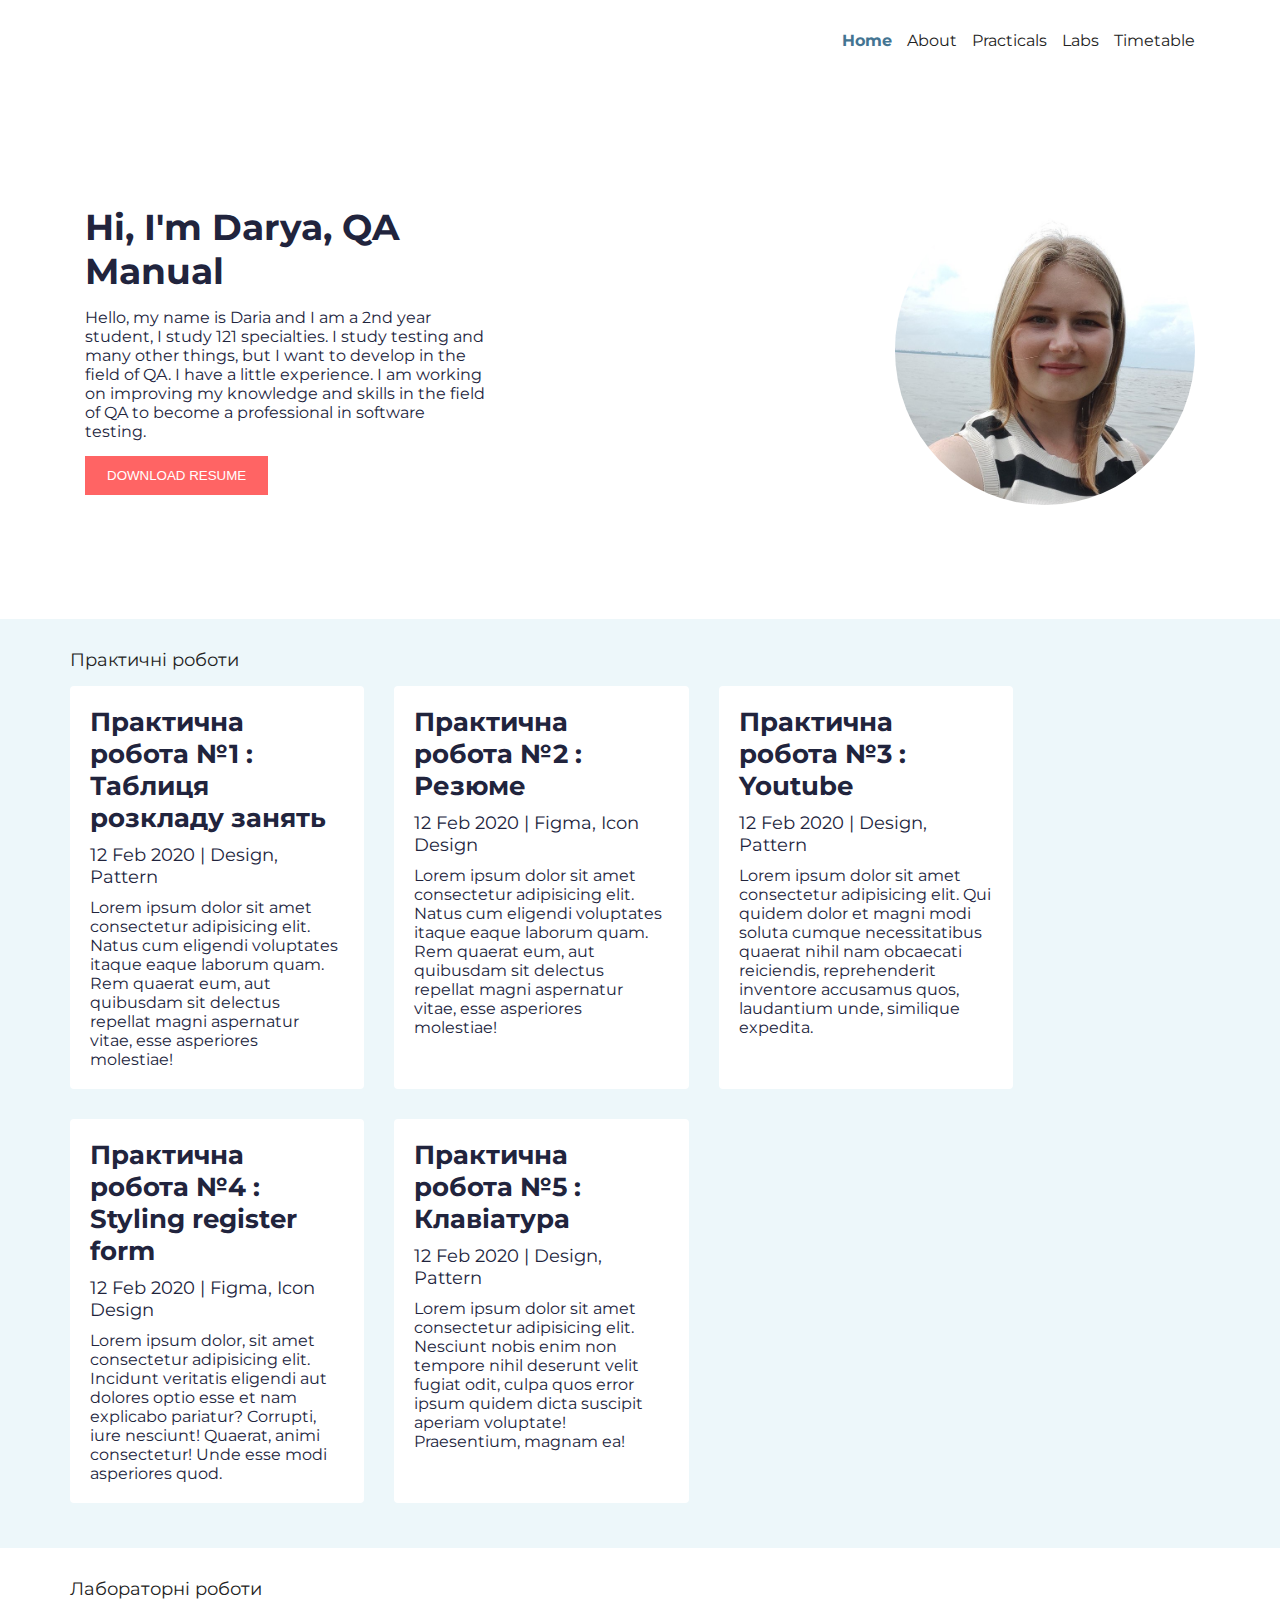
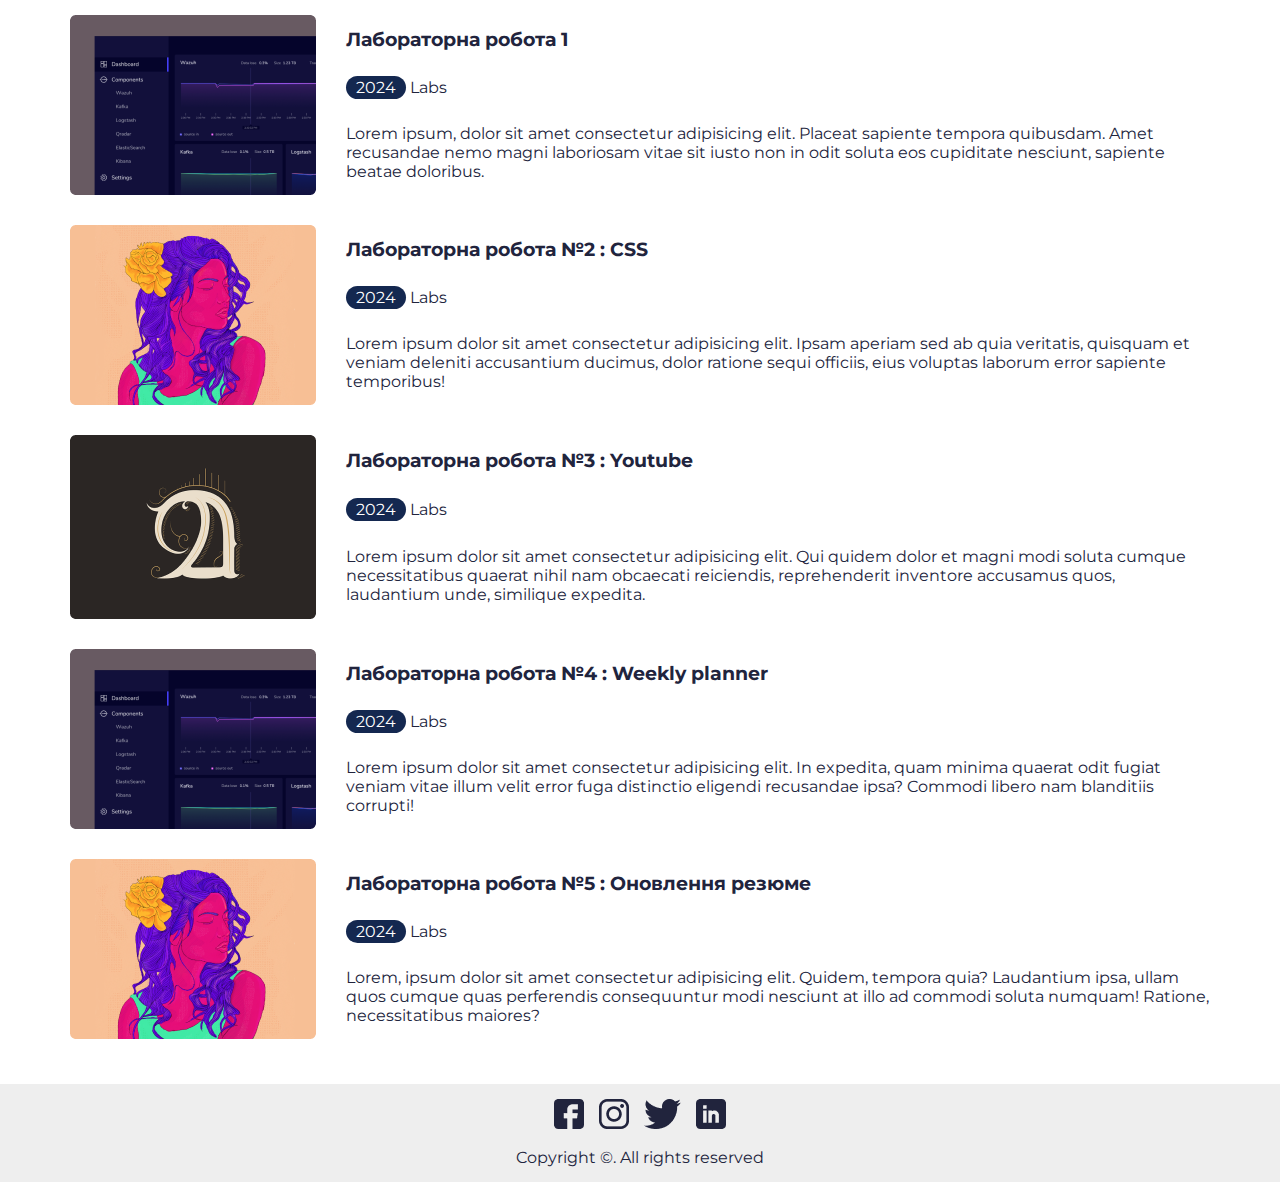
==== commit 7703a6f3: "update lab5" ====
--- a/index.html
+++ b/index.html
@@ -53,11 +53,7 @@
               <div class="aboutInfo">
                 <h1>Hi, I'm Darya, QA Manual</h1>
                 <p>
-                  Front-end developer, no commercial experience, with more than
-                  2 years of web development experience, including personal and
-                  open source projects. My goal is to continue to develop my
-                  skills and contribute to web development projects that value
-                  creativity, innovation, and user-centered design.
+					Hello, my name is Daria and I am a 2nd year student, I study 121 specialties. I study testing and many other things, but I want to develop in the field of QA. I have a little experience. I am working on improving my knowledge and skills in the field of QA to become a professional in software testing.
                 </p>
                 <a
                   href="#"
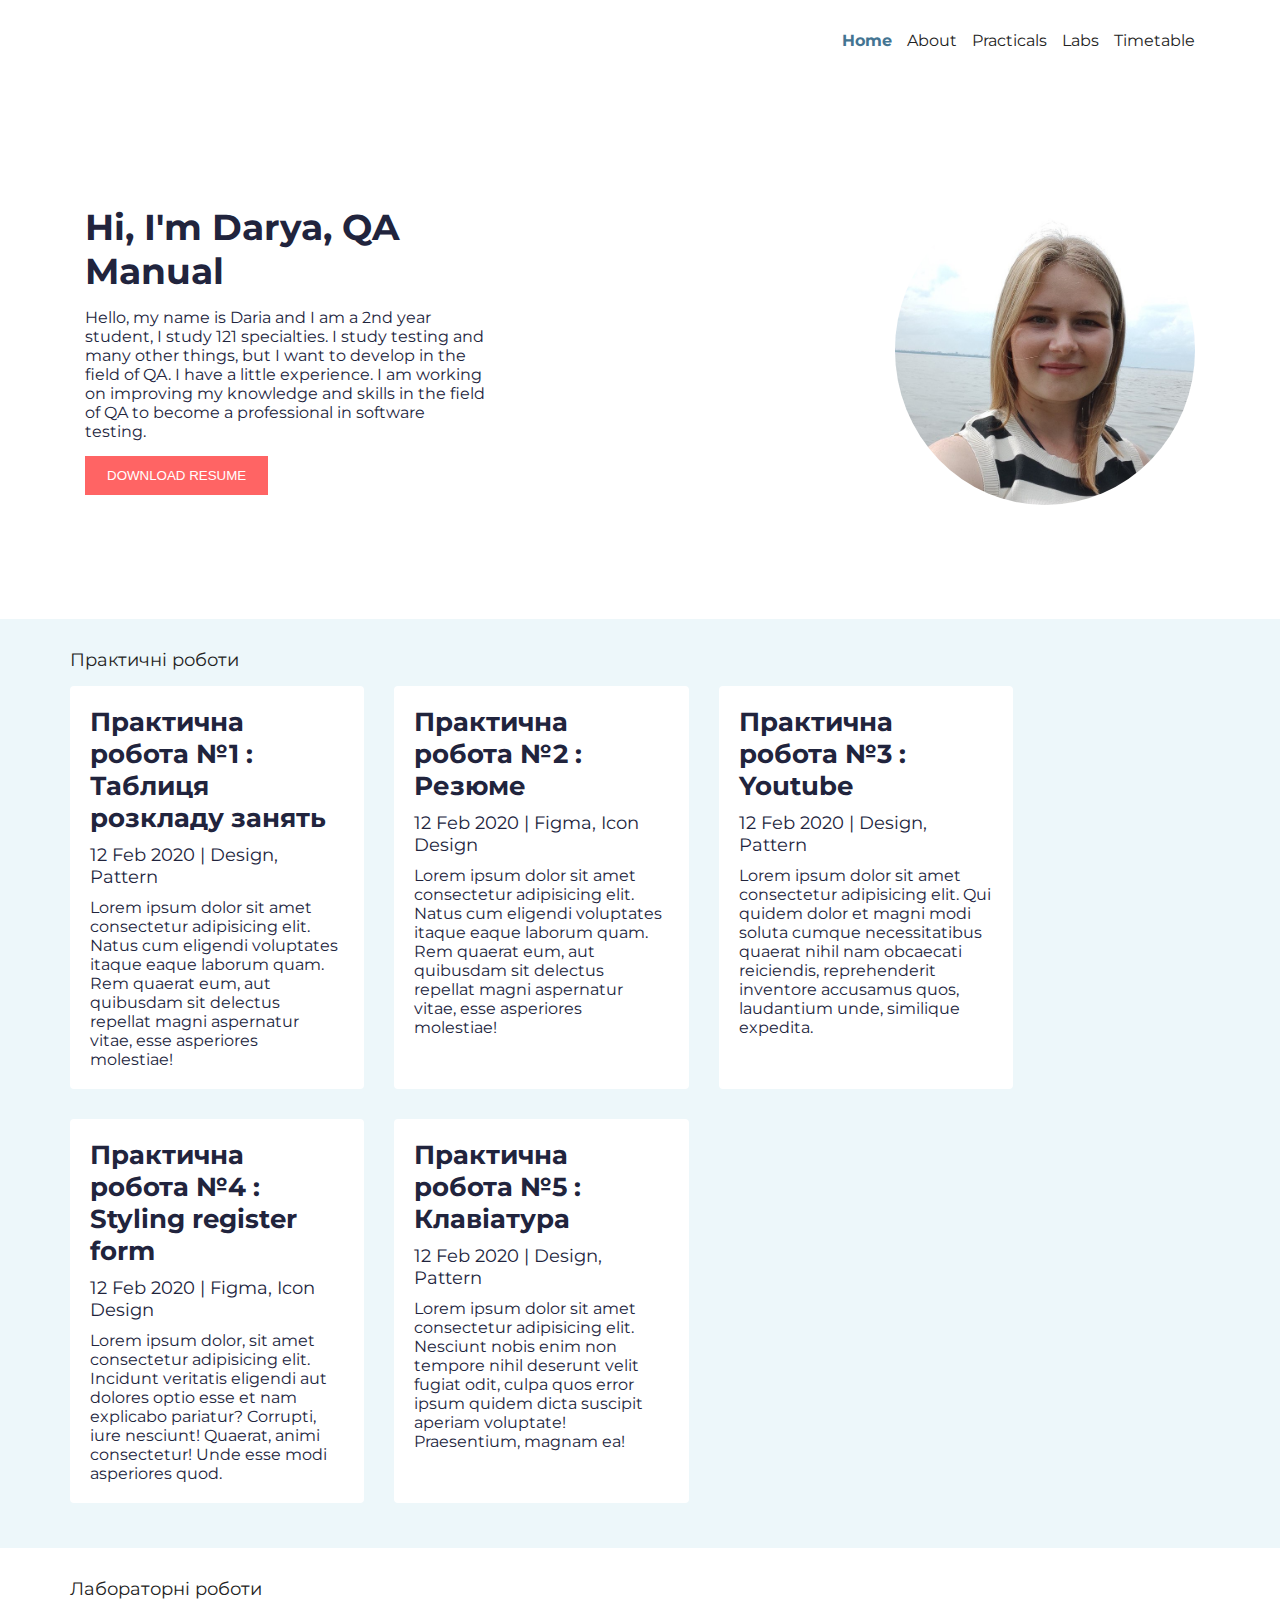
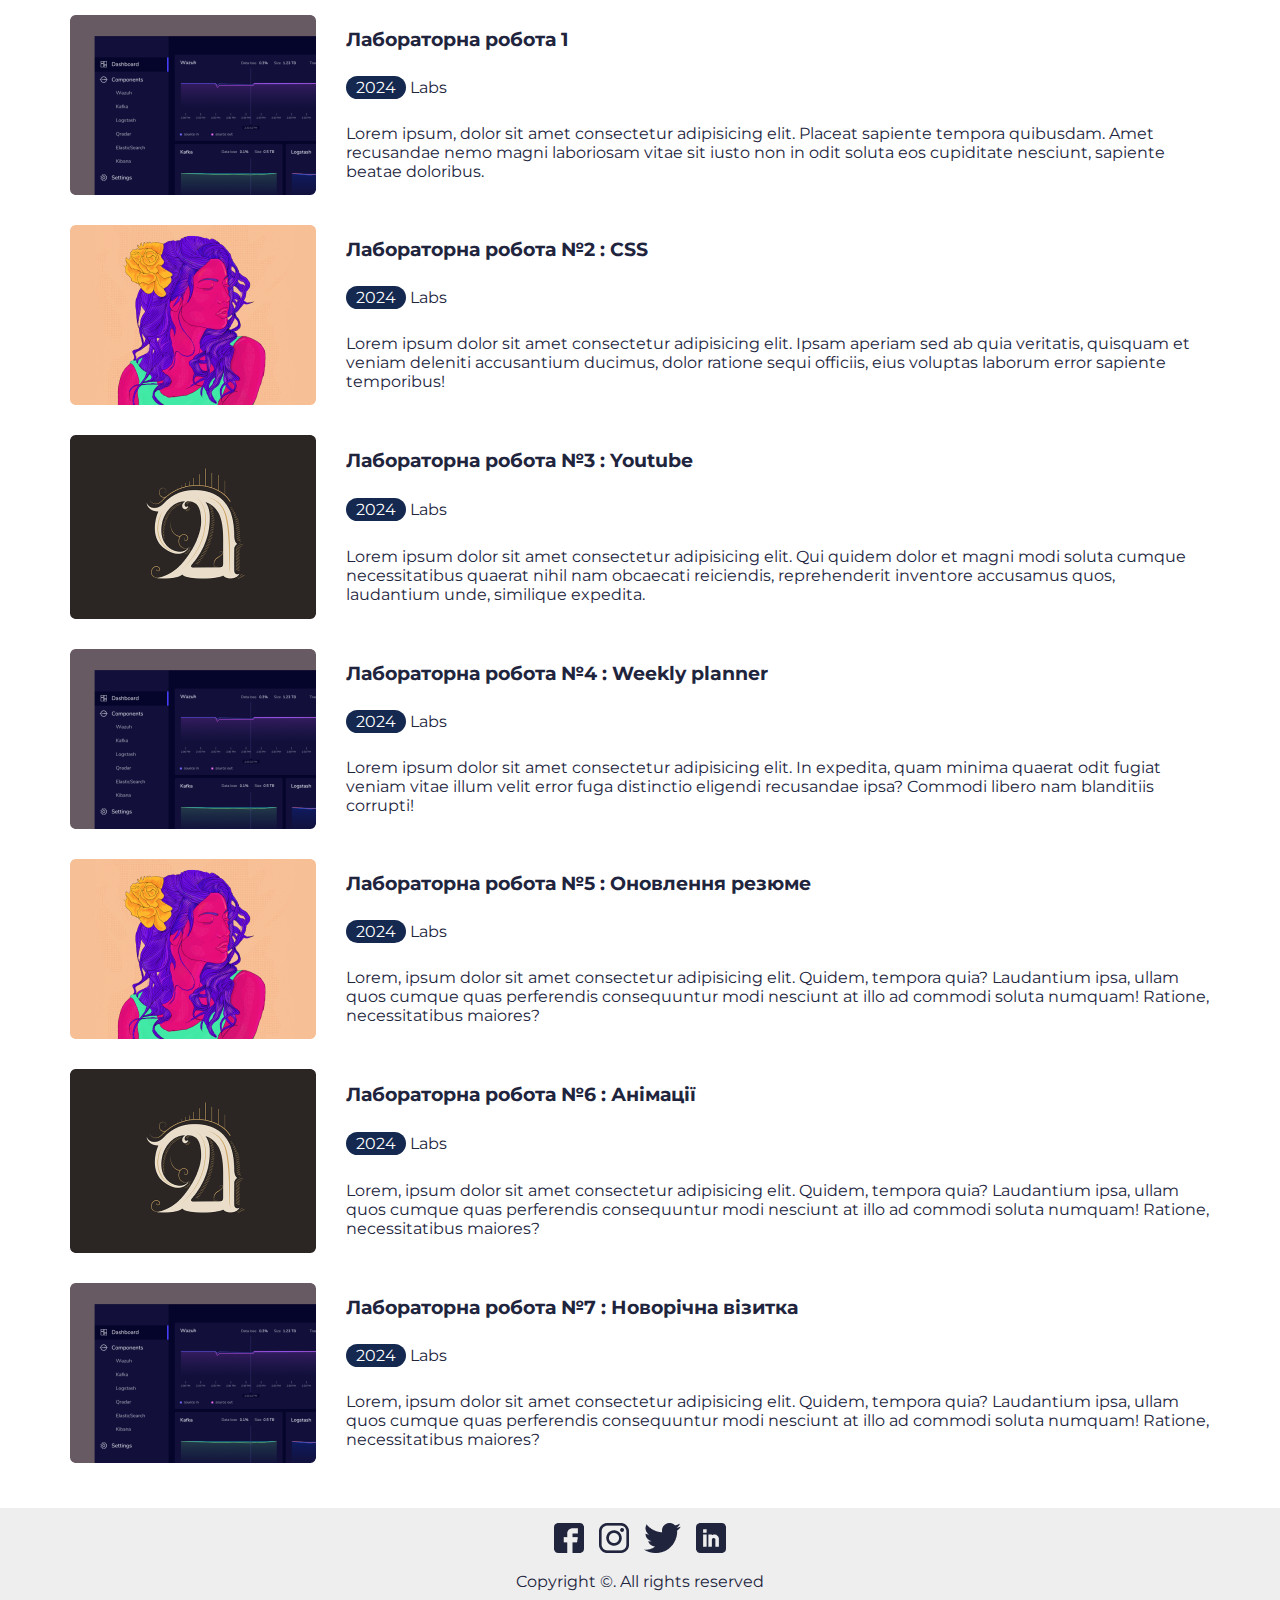
==== commit 508cb401: "added lab6, 7" ====
--- a/index.html
+++ b/index.html
@@ -244,6 +244,44 @@
 					</p>
 				  </div>
 				</div>
+				<div class="lab">
+					<img
+					  src="./assets/images/Rectangle 34.png"
+					  alt="Lab 6"
+					  class="labImage"
+					/>
+					<div class="labBody">
+					  <h3>
+						<a href="./lab6/index.html">Лабораторна робота №6 : Анімації</a>
+					  </h3>
+					  <p><span>2024</span> Labs</p>
+					  <p>
+						Lorem, ipsum dolor sit amet consectetur adipisicing elit.
+						Quidem, tempora quia? Laudantium ipsa, ullam quos cumque
+						quas perferendis consequuntur modi nesciunt at illo ad
+						commodi soluta numquam! Ratione, necessitatibus maiores?
+					  </p>
+					</div>
+				  </div>
+				  <div class="lab">
+					<img
+					  src="./assets/images/Rectangle 30.png"
+					  alt="Lab 7"
+					  class="labImage"
+					/>
+					<div class="labBody">
+					  <h3>
+						<a href="./lab7/index.html">Лабораторна робота №7 : Новорічна візитка</a>
+					  </h3>
+					  <p><span>2024</span> Labs</p>
+					  <p>
+						Lorem, ipsum dolor sit amet consectetur adipisicing elit.
+						Quidem, tempora quia? Laudantium ipsa, ullam quos cumque
+						quas perferendis consequuntur modi nesciunt at illo ad
+						commodi soluta numquam! Ratione, necessitatibus maiores?
+					  </p>
+					</div>
+				  </div>
 			  </div>
 			</div>
 		  </section>
